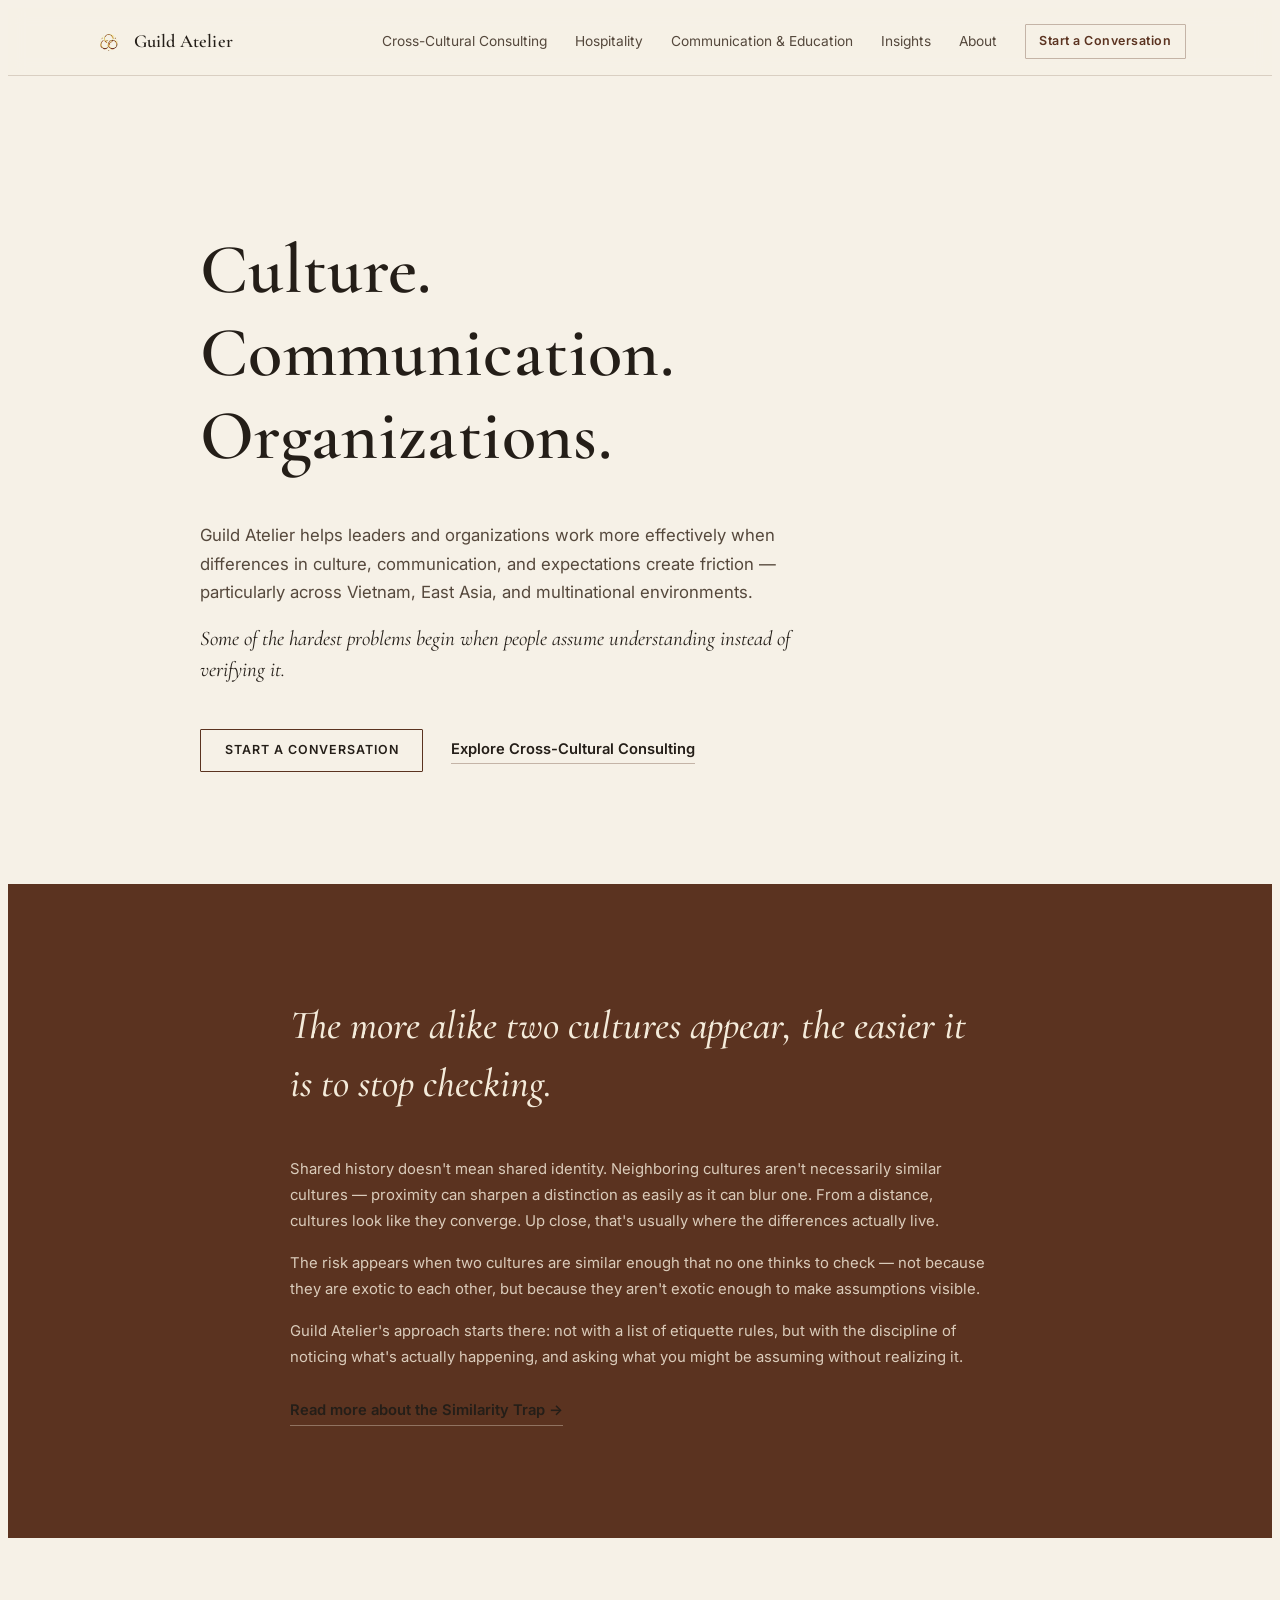
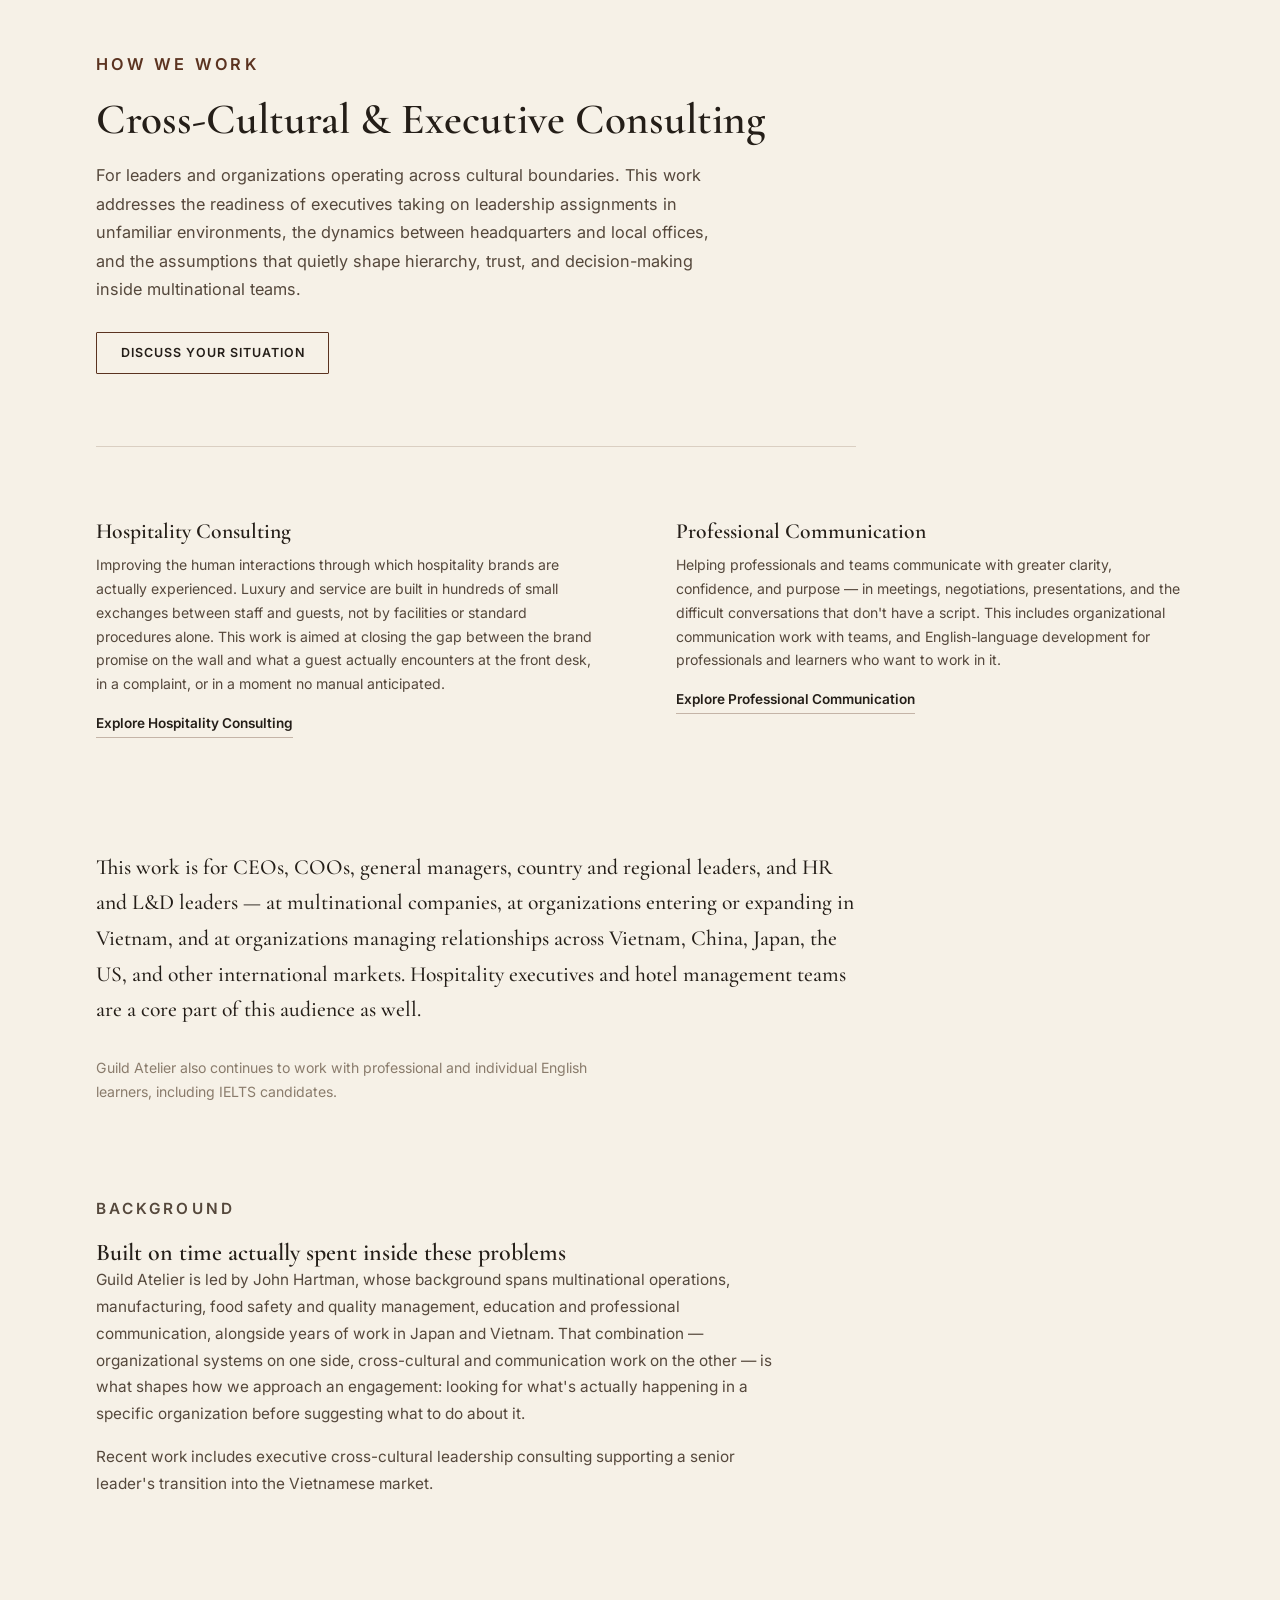
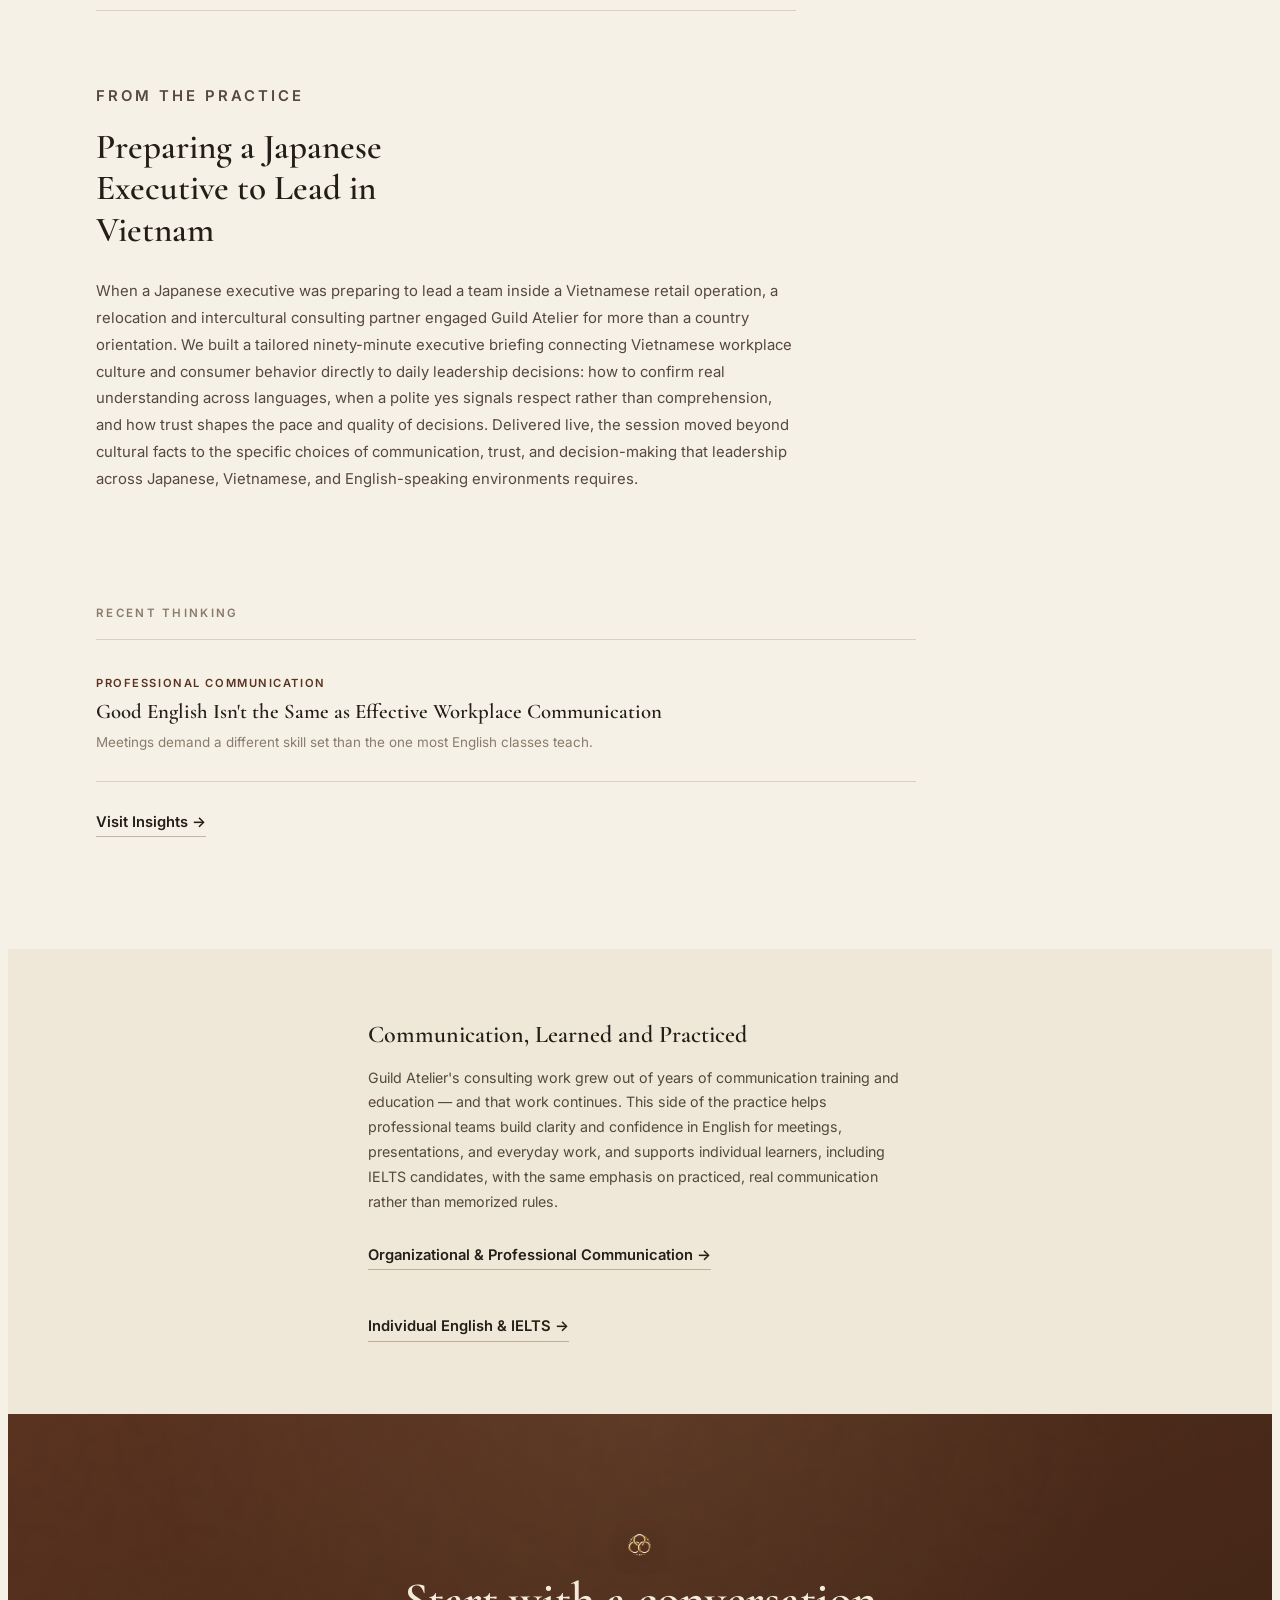
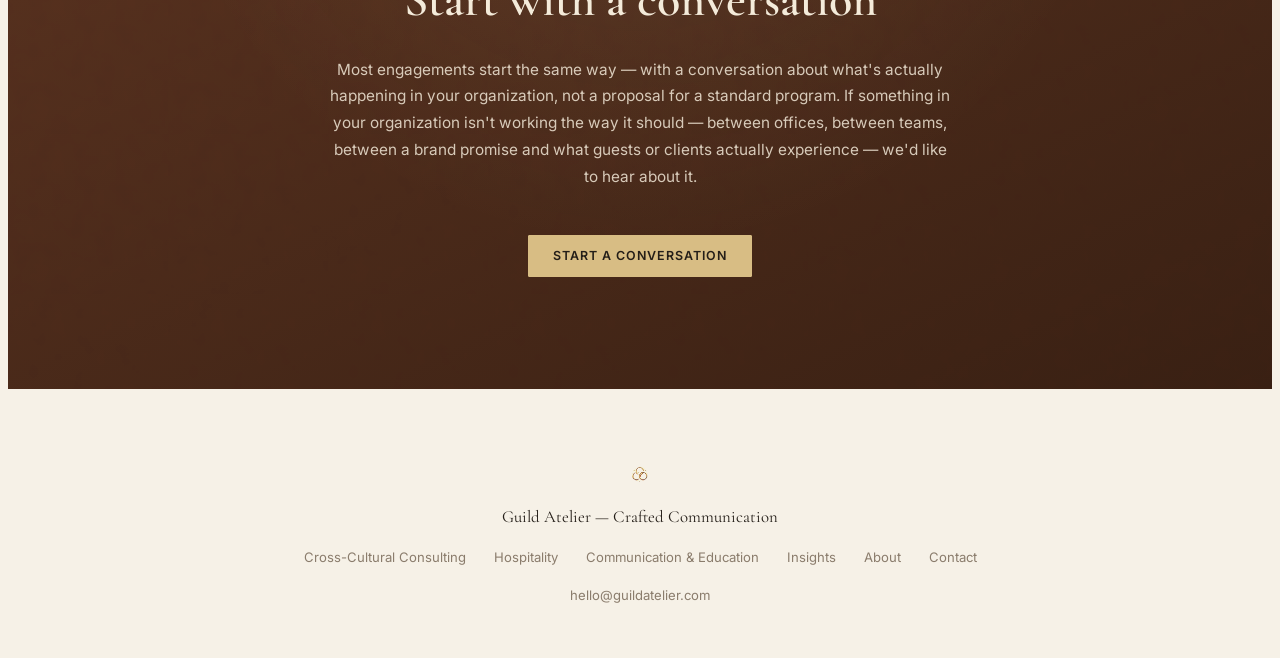
==== index.html @ f63b913c "Update link for Cross-Cultural Consulting" ====
<!DOCTYPE html>
<html lang="en">
<head>
<meta charset="UTF-8">
<meta name="viewport" content="width=device-width, initial-scale=1.0">
<title>Guild Atelier — Culture. Communication. Organizations.</title>
<meta name="description" content="Guild Atelier helps leaders and organizations work more effectively when differences in culture, communication, and expectations create friction — particularly across Vietnam, East Asia, and multinational environments.">

<link rel="preconnect" href="https://fonts.googleapis.com">
<link rel="preconnect" href="https://fonts.gstatic.com" crossorigin>
<link href="https://fonts.googleapis.com/css2?family=Cormorant+Garamond:ital,wght@0,400;0,500;0,600;1,500;1,600&family=Inter:wght@400;500;600&display=swap" rel="stylesheet">

<link rel="stylesheet" href="css/homepage.css">
</head>
<body class="ga-page">

<header class="ga-header">
  <div class="ga-header-inner">
    <a href="#top" class="ga-brand">
      <img src="images/guild-rings-mark.png" alt="Guild Atelier" class="ga-mark">
      <span class="ga-brand-name">Guild Atelier</span>
    </a>
    <nav class="ga-nav">
      <div class="ga-nav-links">
        <a href="#cross-cultural-executive-consulting/">Cross-Cultural Consulting</a>
        <a href="hospitality/">Hospitality</a>
        <a href="#communication">Communication &amp; Education</a>
        <a href="notes/">Insights</a>
        <a href="#background">About</a>
      </div>
      <a href="#contact" class="ga-nav-cta">Start a Conversation</a>
      <button id="lang-toggle" class="ga-lang-toggle" aria-label="Switch language">
        <span class="ga-lang-option ga-lang-en">EN</span>
        <span class="ga-lang-divider">/</span>
        <span class="ga-lang-option ga-lang-vi">VI</span>
      </button>
      <button type="button" class="ga-menu-toggle" id="ga-menu-toggle" aria-expanded="false" aria-controls="ga-mobile-nav" aria-label="Open menu">
        <span></span><span></span><span></span>
      </button>
    </nav>
  </div>
  <div id="ga-mobile-nav" class="ga-mobile-nav" hidden>
    <a href="#cross-cultural">Cross-Cultural Consulting</a>
    <a href="hospitality/">Hospitality</a>
    <a href="#communication">Communication &amp; Education</a>
    <a href="notes/">Insights</a>
    <a href="#background">About</a>
    <a href="#contact" class="ga-btn">Start a Conversation</a>
  </div>
</header>

<main>

  <!-- 1. HERO -->
  <section class="ga-hero" id="top">
    <div class="ga-hero-inner">
      <h1 class="ga-hero-title">Culture. Communication. Organizations.</h1>
      <div class="ga-hero-body">
        <p>Guild Atelier helps leaders and organizations work more effectively when differences in culture, communication, and expectations create friction — particularly across Vietnam, East Asia, and multinational environments.</p>
        <p class="ga-hero-thesis">Some of the hardest problems begin when people assume understanding instead of verifying it.</p>
      </div>
      <div class="ga-hero-ctas">
        <a href="#contact" class="ga-btn">Start a Conversation</a>
        <a href="#cross-cultural" class="ga-link">Explore Cross-Cultural Consulting</a>
      </div>
    </div>
  </section>

  <!-- 2. THE SIMILARITY TRAP -->
  <section class="ga-trap" id="similarity-trap">
    <div class="ga-trap-inner">
      <p class="ga-trap-quote">The more alike two cultures appear, the easier it is to stop checking.</p>
      <div class="ga-trap-body">
        <p>Shared history doesn't mean shared identity. Neighboring cultures aren't necessarily similar cultures — proximity can sharpen a distinction as easily as it can blur one. From a distance, cultures look like they converge. Up close, that's usually where the differences actually live.</p>
        <p>The risk appears when two cultures are similar enough that no one thinks to check — not because they are exotic to each other, but because they aren't exotic enough to make assumptions visible.</p>
        <p>Guild Atelier's approach starts there: not with a list of etiquette rules, but with the discipline of noticing what's actually happening, and asking what you might be assuming without realizing it.</p>
      </div>
      <a href="notes/" class="ga-link ga-link--on-umber ga-trap-link">Read more about the Similarity Trap →</a>
    </div>
  </section>

  <!-- 3. HOW WE WORK -->
  <section class="ga-work" id="how-we-work">
    <div class="ga-container">

      <div class="ga-work-flagship" id="cross-cultural">
        <p class="ga-eyebrow">How We Work</p>
        <h3>Cross-Cultural &amp; Executive Consulting</h3>
        <p>For leaders and organizations operating across cultural boundaries. This work addresses the readiness of executives taking on leadership assignments in unfamiliar environments, the dynamics between headquarters and local offices, and the assumptions that quietly shape hierarchy, trust, and decision-making inside multinational teams.</p>
        <a href="#contact" class="ga-btn">Discuss Your Situation</a>
      </div>

      <div class="ga-work-secondary">
        <div class="ga-work-item">
          <h4>Hospitality Consulting</h4>
          <p>Improving the human interactions through which hospitality brands are actually experienced. Luxury and service are built in hundreds of small exchanges between staff and guests, not by facilities or standard procedures alone. This work is aimed at closing the gap between the brand promise on the wall and what a guest actually encounters at the front desk, in a complaint, or in a moment no manual anticipated.</p>
          <a href="hospitality/" class="ga-link">Explore Hospitality Consulting</a>
        </div>
        <div class="ga-work-item">
          <h4>Professional Communication</h4>
          <p>Helping professionals and teams communicate with greater clarity, confidence, and purpose — in meetings, negotiations, presentations, and the difficult conversations that don't have a script. This includes organizational communication work with teams, and English-language development for professionals and learners who want to work in it.</p>
          <a href="professional/" class="ga-link">Explore Professional Communication</a>
        </div>
      </div>

    </div>
  </section>

  <!-- 4. WHO THIS IS FOR -->
  <section class="ga-audience" id="who-this-is-for">
    <div class="ga-container">
      <div class="ga-audience-inner">
        <p class="ga-audience-primary">This work is for CEOs, COOs, general managers, country and regional leaders, and HR and L&amp;D leaders — at multinational companies, at organizations entering or expanding in Vietnam, and at organizations managing relationships across Vietnam, China, Japan, the US, and other international markets. Hospitality executives and hotel management teams are a core part of this audience as well.</p>
        <p class="ga-audience-secondary">Guild Atelier also continues to work with professional and individual English learners, including IELTS candidates.</p>
      </div>
    </div>
  </section>

  <!-- 5. BACKGROUND -->
  <section class="ga-background" id="background">
    <div class="ga-container">
      <div class="ga-background-inner">
        <p class="ga-eyebrow">Background</p>
        <h2>Built on time actually spent inside these problems</h2>
        <p>Guild Atelier is led by John Hartman, whose background spans multinational operations, manufacturing, food safety and quality management, education and professional communication, alongside years of work in Japan and Vietnam. That combination — organizational systems on one side, cross-cultural and communication work on the other — is what shapes how we approach an engagement: looking for what's actually happening in a specific organization before suggesting what to do about it.</p>
        <p>Recent work includes executive cross-cultural leadership consulting supporting a senior leader's transition into the Vietnamese market.</p>
      </div>
    </div>
  </section>

  <!-- 6. FROM THE PRACTICE (Executive Case Study) -->
  <section class="ga-case" id="case-study">
    <div class="ga-container">
      <div class="ga-case-inner">
        <p class="ga-case-label">From the Practice</p>
        <h3>Preparing a Japanese Executive to Lead in Vietnam</h3>
        <p>When a Japanese executive was preparing to lead a team inside a Vietnamese retail operation, a relocation and intercultural consulting partner engaged Guild Atelier for more than a country orientation. We built a tailored ninety-minute executive briefing connecting Vietnamese workplace culture and consumer behavior directly to daily leadership decisions: how to confirm real understanding across languages, when a polite yes signals respect rather than comprehension, and how trust shapes the pace and quality of decisions. Delivered live, the session moved beyond cultural facts to the specific choices of communication, trust, and decision-making that leadership across Japanese, Vietnamese, and English-speaking environments requires.</p>
      </div>
    </div>
  </section>

  <!-- 7. RECENT THINKING -->
  <section class="ga-insights" id="insights">
    <div class="ga-container">
      <div class="ga-insights-inner">
        <p class="ga-eyebrow">Recent Thinking</p>
        <div class="ga-insights-list">
          <a href="notes/good-english-vs-effective-workplace-communication/" class="ga-insight-row">
            <span class="ga-insight-tag">Professional Communication</span>
            <h4>Good English Isn't the Same as Effective Workplace Communication</h4>
            <span class="ga-insight-desc">Meetings demand a different skill set than the one most English classes teach.</span>
          </a>
        </div>
        <a href="notes/" class="ga-link">Visit Insights →</a>
      </div>
    </div>
  </section>

  <!-- 8. COMMUNICATION, LEARNED AND PRACTICED -->
  <section class="ga-comm" id="communication">
    <div class="ga-container--narrow">
      <div class="ga-comm-inner">
        <h3>Communication, Learned and Practiced</h3>
        <p>Guild Atelier's consulting work grew out of years of communication training and education — and that work continues. This side of the practice helps professional teams build clarity and confidence in English for meetings, presentations, and everyday work, and supports individual learners, including IELTS candidates, with the same emphasis on practiced, real communication rather than memorized rules.</p>
        <div class="ga-comm-links">
          <a href="professional/" class="ga-link">Organizational &amp; Professional Communication →</a>
          <a href="ielts-coach/" class="ga-link">Individual English &amp; IELTS →</a>
        </div>
      </div>
    </div>
  </section>

  <!-- 9. CLOSING CTA -->
  <section class="ga-closing" id="contact">
    <div class="ga-closing-inner">
      <img src="images/guild-rings-mark.png" alt="" class="ga-mark" aria-hidden="true">
      <h2>Start with a conversation</h2>
      <p>Most engagements start the same way — with a conversation about what's actually happening in your organization, not a proposal for a standard program. If something in your organization isn't working the way it should — between offices, between teams, between a brand promise and what guests or clients actually experience — we'd like to hear about it.</p>
      <a href="mailto:hello@guildatelier.com" class="ga-btn ga-btn--solid">Start a Conversation</a>
    </div>
  </section>

</main>

<footer class="ga-footer">
  <img src="images/guild-rings-mark.png" alt="Guild Atelier" class="ga-mark">
  <p class="ga-footer-tagline">Guild Atelier — Crafted Communication</p>
  <nav class="ga-footer-nav">
    <a href="#cross-cultural">Cross-Cultural Consulting</a>
    <a href="hospitality/">Hospitality</a>
    <a href="#communication">Communication &amp; Education</a>
    <a href="notes/">Insights</a>
    <a href="#background">About</a>
    <a href="#contact">Contact</a>
  </nav>
  <p class="ga-footer-email"><a href="mailto:hello@guildatelier.com">hello@guildatelier.com</a></p>
</footer>

<script src="js/lang-toggle.js"></script>
<script>
// Homepage-only mobile nav toggle. Scoped here rather than in a shared
// file since it controls markup that exists only on this page.
(function () {
  var toggle = document.getElementById('ga-menu-toggle');
  var panel = document.getElementById('ga-mobile-nav');
  if (!toggle || !panel) return;

  function closeMenu() {
    panel.hidden = true;
    toggle.setAttribute('aria-expanded', 'false');
  }
  function openMenu() {
    panel.hidden = false;
    toggle.setAttribute('aria-expanded', 'true');
  }

  toggle.addEventListener('click', function () {
    var isOpen = toggle.getAttribute('aria-expanded') === 'true';
    if (isOpen) { closeMenu(); } else { openMenu(); }
  });

  panel.addEventListener('click', function (e) {
    if (e.target.tagName === 'A') closeMenu();
  });

  document.addEventListener('keydown', function (e) {
    if (e.key === 'Escape') closeMenu();
  });
})();
</script>
</body>
</html>
---- css/homepage.css ----
/* ============================================================
   GUILD ATELIER — HOMEPAGE (Refined Atelier)
   Self-contained stylesheet, scoped to index.html only.
   Deliberately does not touch /css/styles.css so that
   /hospitality, /professional, /notes and /ielts-coach keep
   their current appearance unchanged.
   ============================================================ */

:root {
  /* ---- Color: warm ivory system, brown as rare accent ---- */
  --ivory:        #F6F1E7;   /* dominant background */
  --ivory-deep:   #EFE7D7;   /* slightly deeper neutral, used once (Communication & Education) */
  --ink:          #241E18;   /* primary text — warm near-black, never pure black */
  --ink-soft:     #55483C;   /* secondary / supporting text on ivory */
  --ink-faint:    #8A7C6C;   /* tertiary text — captions, meta */

  --umber:        #5B3320;   /* the two "heartbeat" fields: Similarity Trap base */
  --umber-deep:   #3A2013;   /* Closing CTA base — deeper, leather-adjacent */
  --umber-line:   rgba(91, 51, 32, 0.18);   /* hairline rules/borders on ivory */
  --umber-line-strong: rgba(91, 51, 32, 0.32);

  --gold:         #A47C2E;  /* restrained gold — linework only */
  --gold-soft:    rgba(164, 124, 46, 0.4);
  --gold-on-umber: #D8BD84; /* muted gold, legible on brown fields */

  --cream:        #F4EBDA;  /* text on umber fields */
  --cream-soft:   rgba(244, 235, 218, 0.83);

  --leather-shadow: rgba(0, 0, 0, 0.35);

  /* ---- Type ---- */
  --font-serif: 'Cormorant Garamond', Georgia, 'Times New Roman', serif;
  --font-sans:  'Inter', -apple-system, BlinkMacSystemFont, 'Segoe UI', sans-serif;

  /* ---- Space ---- */
  --sp-1: 0.5rem;
  --sp-2: 1rem;
  --sp-3: 1.75rem;
  --sp-4: 2.75rem;
  --sp-5: 4.5rem;
  --sp-6: 7rem;
  --sp-7: 9.5rem;

  /* ---- Layout ---- */
  --w-wide:   1180px;
  --w-essay:  700px;
  --w-narrow: 600px;

  --radius: 1px;
}

/* ============================================================
   Reset & base
   ============================================================ */
.ga-page * { margin: 0; padding: 0; box-sizing: border-box; }

.ga-page {
  background: var(--ivory);
  color: var(--ink);
  font-family: var(--font-sans);
  font-size: 16px;
  line-height: 1.65;
  -webkit-font-smoothing: antialiased;
}

.ga-page img { max-width: 100%; display: block; }
.ga-page a { color: inherit; text-decoration: none; }

.ga-page h1, .ga-page h2, .ga-page h3, .ga-page h4 {
  font-family: var(--font-serif);
  color: var(--ink);
  font-weight: 600;
  line-height: 1.18;
}

.ga-page a:focus-visible,
.ga-page button:focus-visible {
  outline: 2px solid var(--gold);
  outline-offset: 3px;
}

@media (prefers-reduced-motion: reduce) {
  .ga-page * { animation-duration: 0.01ms !important; transition-duration: 0.01ms !important; }
}

/* ============================================================
   Shared bits
   ============================================================ */
.ga-container {
  max-width: var(--w-wide);
  margin: 0 auto;
  padding: 0 var(--sp-4);
}
.ga-container--essay {
  max-width: var(--w-essay);
  margin: 0 auto;
  padding: 0 var(--sp-3);
}
.ga-container--narrow {
  max-width: var(--w-narrow);
  margin: 0 auto;
  padding: 0 var(--sp-3);
}

.ga-eyebrow {
  font-family: var(--font-sans);
  font-size: 0.72rem;
  letter-spacing: 0.2em;
  text-transform: uppercase;
  color: var(--ink-faint);
  font-weight: 600;
  margin-bottom: var(--sp-2);
}

.ga-hairline {
  border: none;
  border-top: 1px solid var(--umber-line);
  width: 100%;
}

/* text-first link, used for quiet "read more" style links throughout */
.ga-link {
  display: inline-block;
  font-family: var(--font-sans);
  font-size: 0.92rem;
  font-weight: 600;
  color: var(--umber);
  border-bottom: 1px solid var(--umber-line-strong);
  padding-bottom: 0.15em;
  transition: color 0.2s ease, border-color 0.2s ease;
}
.ga-link:hover { color: var(--gold); border-color: var(--gold); }

.ga-link--on-umber {
  color: var(--cream);
  border-bottom-color: rgba(244, 235, 218, 0.35);
}
.ga-link--on-umber:hover { color: var(--gold-on-umber); border-color: var(--gold-on-umber); }

/* bordered CTA — used everywhere except the closing section */
.ga-btn {
  display: inline-block;
  padding: 0.8em 1.9em;
  border: 1px solid var(--umber);
  color: var(--umber);
  font-family: var(--font-sans);
  font-size: 0.78rem;
  font-weight: 600;
  letter-spacing: 0.08em;
  text-transform: uppercase;
  border-radius: var(--radius);
  transition: background 0.25s ease, color 0.25s ease, border-color 0.25s ease;
}
.ga-btn:hover {
  background: var(--umber);
  color: var(--ivory);
}

/* the ONE solid/filled button on the whole page — Closing CTA only */
.ga-btn--solid {
  background: var(--gold-on-umber);
  border: 1px solid var(--gold-on-umber);
  color: var(--umber-deep);
}
.ga-btn--solid:hover {
  background: var(--cream);
  border-color: var(--cream);
  color: var(--umber-deep);
}

.ga-section-head {
  max-width: var(--w-narrow);
  margin-bottom: var(--sp-4);
}

/* rings mark, used sparingly: header, hero, closing CTA, footer */
.ga-mark {
  display: block;
  width: auto;
}

/* ============================================================
   Header
   ============================================================ */
.ga-header {
  position: sticky;
  top: 0;
  z-index: 20;
  background: rgba(246, 241, 231, 0.92);
  backdrop-filter: blur(8px);
  border-bottom: 1px solid var(--umber-line);
}

.ga-header-inner {
  max-width: var(--w-wide);
  margin: 0 auto;
  padding: 1rem var(--sp-4);
  display: flex;
  align-items: center;
  justify-content: space-between;
  gap: var(--sp-3);
}

.ga-brand {
  display: flex;
  align-items: center;
  gap: 0.6rem;
  flex: 0 0 auto;
}
.ga-brand .ga-mark { width: 30px; height: 30px; }
.ga-brand-name {
  font-family: var(--font-serif);
  font-size: 1.15rem;
  font-weight: 600;
  color: var(--ink);
  letter-spacing: 0.01em;
}

.ga-nav {
  display: flex;
  align-items: center;
  gap: var(--sp-3);
  font-size: 0.86rem;
}
.ga-nav a:not(.ga-nav-cta) {
  color: var(--ink-soft);
  transition: color 0.2s ease;
}
.ga-nav a:not(.ga-nav-cta):hover { color: var(--umber); }

.ga-nav-cta {
  border: 1px solid var(--umber-line-strong);
  padding: 0.5em 1.1em;
  border-radius: var(--radius);
  color: var(--umber) !important;
  font-size: 0.78rem;
  font-weight: 600;
  letter-spacing: 0.04em;
  white-space: nowrap;
  transition: background 0.2s ease, color 0.2s ease, border-color 0.2s ease;
}
.ga-nav-cta:hover {
  background: var(--umber);
  border-color: var(--umber);
  color: var(--ivory) !important;
}

/* The homepage's new copy has no approved Vietnamese translations yet,
   so the toggle is hidden here to avoid promising functionality the
   page can't deliver. The underlying toggle system (js/lang-toggle.js)
   is untouched and still runs on every other page. */
.ga-lang-toggle {
  display: none;
  align-items: center;
  gap: 0.4em;
  background: none;
  border: 1px solid var(--umber-line);
  border-radius: var(--radius);
  padding: 0.42em 0.75em;
  font-family: var(--font-sans);
  font-size: 0.72rem;
  letter-spacing: 0.05em;
  cursor: pointer;
  color: var(--ink-faint);
  flex: 0 0 auto;
}
.ga-lang-toggle:hover { border-color: var(--umber-line-strong); }
.ga-lang-divider { color: var(--ink-faint); opacity: 0.6; }
html[data-current-lang="en"] .ga-lang-en { color: var(--umber); }
html[data-current-lang="vi"] .ga-lang-vi { color: var(--umber); }

/* nav is restructured on smaller screens; see responsive block */
.ga-nav-links { display: flex; align-items: center; gap: var(--sp-3); }

/* Hamburger toggle — hidden on desktop, shown only at the mobile breakpoint */
.ga-menu-toggle {
  display: none;
  flex-direction: column;
  justify-content: center;
  align-items: center;
  gap: 5px;
  width: 34px;
  height: 34px;
  flex: 0 0 auto;
  background: none;
  border: 1px solid var(--umber-line-strong);
  border-radius: var(--radius);
  cursor: pointer;
}
.ga-menu-toggle span {
  display: block;
  width: 15px;
  height: 1px;
  background: var(--ink);
  transition: transform 0.2s ease, opacity 0.2s ease;
}
.ga-menu-toggle[aria-expanded="true"] span:nth-child(1) { transform: translateY(6px) rotate(45deg); }
.ga-menu-toggle[aria-expanded="true"] span:nth-child(2) { opacity: 0; }
.ga-menu-toggle[aria-expanded="true"] span:nth-child(3) { transform: translateY(-6px) rotate(-45deg); }

/* Mobile nav panel — plain vertical list, native [hidden] for accessibility */
.ga-mobile-nav {
  display: none;
}
.ga-mobile-nav:not([hidden]) {
  display: flex;
  flex-direction: column;
  background: var(--ivory);
  border-top: 1px solid var(--umber-line);
  padding: var(--sp-1) var(--sp-3) var(--sp-3);
}
.ga-mobile-nav a:not(.ga-btn) {
  padding: 0.85rem 0.1rem;
  font-size: 1rem;
  color: var(--ink-soft);
  border-bottom: 1px solid var(--umber-line);
}
.ga-mobile-nav a:not(.ga-btn):hover { color: var(--umber); }
.ga-mobile-nav .ga-btn {
  margin-top: var(--sp-2);
  text-align: center;
}

/* ============================================================
   1. Hero — typography only
   ============================================================ */
.ga-hero {
  padding: var(--sp-7) var(--sp-4) var(--sp-6);
}

.ga-hero-inner {
  max-width: 880px;
  margin: 0 auto;
}

.ga-hero-title {
  font-size: clamp(2.6rem, 6vw, 4.4rem);
  letter-spacing: 0.005em;
  max-width: 15ch;
}

.ga-hero-body {
  margin-top: var(--sp-4);
  max-width: 620px;
}

.ga-hero-body p {
  font-size: 1.05rem;
  color: var(--ink-soft);
  line-height: 1.7;
}
.ga-hero-body p + p {
  margin-top: var(--sp-2);
}

/* the second hero line carries more weight — it's the actual thesis */
.ga-hero-thesis {
  font-family: var(--font-serif);
  font-size: 1.3rem !important;
  font-style: italic;
  color: var(--ink) !important;
  line-height: 1.5 !important;
}

.ga-hero-ctas {
  display: flex;
  align-items: center;
  gap: var(--sp-3);
  margin-top: var(--sp-4);
  flex-wrap: wrap;
}

/* ============================================================
   2. The Similarity Trap — heartbeat #1
   ============================================================ */
.ga-trap {
  background: var(--umber);
  padding: var(--sp-6) var(--sp-4);
}

.ga-trap-inner {
  max-width: var(--w-essay);
  margin: 0 auto;
}

.ga-trap-quote {
  font-family: var(--font-serif);
  font-size: clamp(1.7rem, 3.4vw, 2.5rem);
  font-weight: 500;
  font-style: italic;
  color: var(--cream);
  line-height: 1.45;
}

.ga-trap-body {
  margin-top: var(--sp-4);
}
.ga-trap-body p {
  font-size: 0.93rem;
  color: var(--cream-soft);
  line-height: 1.75;
}
.ga-trap-body p + p { margin-top: var(--sp-2); }

.ga-trap-link {
  display: inline-block;
  margin-top: var(--sp-3);
}

/* ============================================================
   3. How We Work — flagship + two secondary
   ============================================================ */
.ga-work {
  padding: var(--sp-6) var(--sp-4);
}

.ga-work-flagship {
  max-width: 760px;
  padding-bottom: var(--sp-5);
  margin-bottom: var(--sp-5);
  border-bottom: 1px solid var(--umber-line);
}

.ga-work-flagship .ga-eyebrow { color: var(--umber); }

.ga-work-flagship h3 {
  font-size: clamp(2rem, 4vw, 2.7rem);
  margin-bottom: var(--sp-2);
}

.ga-work-flagship p {
  font-size: 1.02rem;
  color: var(--ink-soft);
  max-width: 62ch;
  line-height: 1.75;
}

.ga-work-flagship .ga-btn {
  margin-top: var(--sp-3);
}

.ga-work-secondary {
  display: grid;
  grid-template-columns: repeat(2, 1fr);
  gap: var(--sp-5);
  max-width: var(--w-wide);
}

.ga-work-item h4 {
  font-size: 1.35rem;
  margin-bottom: var(--sp-1);
  color: var(--ink);
}

.ga-work-item p {
  font-size: 0.88rem;
  color: var(--ink-soft);
  line-height: 1.7;
}

.ga-work-item .ga-link {
  margin-top: var(--sp-2);
  font-size: 0.85rem;
}

/* ============================================================
   4. Who This Is For
   ============================================================ */
.ga-audience {
  padding: 0 var(--sp-4) 5.75rem; /* tightened from var(--sp-6)/7rem — see note above */
}

.ga-audience-inner {
  max-width: 760px;
}

.ga-audience-primary {
  font-family: var(--font-serif);
  font-size: 1.35rem;
  color: var(--ink);
  line-height: 1.65;
  font-weight: 500;
}

.ga-audience-secondary {
  margin-top: var(--sp-3);
  font-size: 0.88rem;
  color: var(--ink-faint);
  max-width: 56ch;
  line-height: 1.7;
}

/* ============================================================
   5. Background
   ============================================================ */
.ga-background {
  padding: 0 var(--sp-4) var(--sp-6);
}

.ga-background-inner {
  max-width: 700px;
}

.ga-background p {
  font-size: 0.96rem;
  color: var(--ink-soft);
  line-height: 1.75;
}
.ga-background p + p { margin-top: var(--sp-2); }

/* ============================================================
   6. From the Practice — case note
   ============================================================ */
.ga-case {
  padding: 0 var(--sp-4) var(--sp-6);
}

.ga-case-inner {
  max-width: var(--w-essay);
  padding-top: var(--sp-5);
  border-top: 1px solid var(--umber-line);
}

.ga-case-label {
  font-family: var(--font-sans);
  font-size: 0.72rem;
  letter-spacing: 0.2em;
  text-transform: uppercase;
  color: var(--umber);
  font-weight: 600;
  margin-bottom: var(--sp-2);
}

.ga-case h3 {
  font-size: clamp(1.7rem, 3vw, 2.2rem);
  max-width: 22ch;
  margin-bottom: var(--sp-3);
}

.ga-case p {
  font-size: 0.93rem;
  color: var(--ink-soft);
  line-height: 1.8;
}

/* ============================================================
   7. Recent Thinking — editorial index, no thumbnails
   ============================================================ */
.ga-insights {
  padding: 0 var(--sp-4) var(--sp-6);
}

.ga-insights-inner {
  max-width: 820px;
}

.ga-insights-list {
  border-top: 1px solid var(--umber-line);
}

.ga-insight-row {
  display: block;
  padding: var(--sp-3) 0;
  border-bottom: 1px solid var(--umber-line);
  transition: padding-left 0.2s ease;
}
.ga-insight-row:hover { padding-left: 0.4rem; }

.ga-insight-tag {
  font-size: 0.7rem;
  letter-spacing: 0.14em;
  text-transform: uppercase;
  color: var(--umber);
  font-weight: 600;
}

.ga-insight-row h4 {
  font-size: 1.3rem;
  margin-top: 0.35rem;
  color: var(--ink);
}

.ga-insight-desc {
  display: block;
  margin-top: 0.35rem;
  font-size: 0.84rem;
  color: var(--ink-faint);
}

.ga-insights .ga-link { margin-top: var(--sp-3); }

/* ============================================================
   8. Communication, Learned and Practiced
   ============================================================ */
.ga-comm {
  background: var(--ivory-deep);
  padding: var(--sp-5) var(--sp-4);
}

.ga-comm-inner {
  max-width: 700px;
}

.ga-comm h3 {
  font-size: 1.5rem;
  margin-bottom: var(--sp-2);
}

.ga-comm p {
  font-size: 0.89rem;
  color: var(--ink-soft);
  line-height: 1.75;
  max-width: 60ch;
}

.ga-comm-links {
  display: flex;
  gap: var(--sp-4);
  margin-top: var(--sp-3);
  flex-wrap: wrap;
}

/* ============================================================
   9. Closing CTA — heartbeat #2, the leather moment
   ============================================================ */
.ga-closing {
  position: relative;
  padding: var(--sp-6) var(--sp-4);
  text-align: center;
  background:
    radial-gradient(ellipse at 50% -10%, rgba(216, 189, 132, 0.10), transparent 55%),
    linear-gradient(155deg, var(--umber) 0%, var(--umber-deep) 100%);
  overflow: hidden;
}

/* subtle restrained leather-grain suggestion — low-contrast, not a loud texture */
.ga-closing::before {
  content: '';
  position: absolute;
  inset: 0;
  opacity: 0.5;
  mix-blend-mode: overlay;
  background-image: url("data:image/svg+xml,%3Csvg xmlns='http://www.w3.org/2000/svg' width='160' height='160'%3E%3Cfilter id='n'%3E%3CfeTurbulence type='fractalNoise' baseFrequency='0.045' numOctaves='4' stitchTiles='stitch' result='t'/%3E%3CfeColorMatrix in='t' type='matrix' values='0 0 0 0 0  0 0 0 0 0  0 0 0 0 0  0 0 0 0.06 0'/%3E%3C/filter%3E%3Crect width='100%25' height='100%25' filter='url(%23n)'/%3E%3C/svg%3E");
  pointer-events: none;
}

.ga-closing-inner {
  position: relative;
  z-index: 1;
  max-width: 620px;
  margin: 0 auto;
}

.ga-closing .ga-mark {
  width: 38px;
  height: 38px;
  margin: 0 auto 0.5rem; /* tightened from var(--sp-3)/28px — 20px less */
  filter: drop-shadow(0 2px 10px rgba(0,0,0,0.3));
}

.ga-closing h2 {
  font-size: clamp(2.1rem, 4vw, 3rem);
  color: var(--cream);
}

.ga-closing p {
  margin-top: var(--sp-3);
  font-size: 0.96rem;
  color: var(--cream-soft);
  line-height: 1.75;
}

.ga-closing .ga-btn--solid {
  margin-top: var(--sp-4);
}

/* ============================================================
   Footer
   ============================================================ */
.ga-footer {
  padding: var(--sp-5) var(--sp-4) var(--sp-4);
  text-align: center;
}

.ga-footer .ga-mark {
  width: 26px;
  height: 26px;
  margin: 0 auto var(--sp-2);
  opacity: 0.85;
}

.ga-footer-tagline {
  font-family: var(--font-serif);
  font-size: 1.05rem;
  color: var(--ink);
  margin-bottom: var(--sp-2);
}

.ga-footer-nav {
  display: flex;
  justify-content: center;
  flex-wrap: wrap;
  gap: var(--sp-1) var(--sp-3);
  font-size: 0.82rem;
  color: var(--ink-faint);
  margin-bottom: var(--sp-2);
}
.ga-footer-nav a:hover { color: var(--umber); }

.ga-footer-email {
  font-size: 0.82rem;
  color: var(--ink-faint);
}
.ga-footer-email a:hover { color: var(--umber); }

/* ============================================================
   Responsive
   ============================================================ */
@media (max-width: 980px) {
  .ga-work-secondary { grid-template-columns: 1fr; gap: var(--sp-4); }
}

@media (max-width: 860px) {
  .ga-nav-links { display: none; }
  .ga-nav-cta { display: none; }
  .ga-menu-toggle { display: flex; }
  .ga-header-inner { padding: 0.9rem var(--sp-3); }

  .ga-hero { padding: var(--sp-6) var(--sp-3) var(--sp-5); }
  .ga-hero-title { max-width: 100%; }
  .ga-hero-ctas { flex-direction: column; align-items: flex-start; gap: var(--sp-2); }

  .ga-trap { padding: var(--sp-5) var(--sp-3); }
  .ga-work { padding: var(--sp-5) var(--sp-3); }
  .ga-audience { padding: 0 var(--sp-3) var(--sp-5); }
  .ga-background { padding: 0 var(--sp-3) var(--sp-5); }
  .ga-case { padding: 0 var(--sp-3) var(--sp-5); }
  .ga-insights { padding: 0 var(--sp-3) var(--sp-5); }
  .ga-comm { padding: var(--sp-4) var(--sp-3); }
  .ga-closing { padding: var(--sp-5) var(--sp-3); }
  .ga-footer { padding: var(--sp-4) var(--sp-3) var(--sp-3); }

  .ga-work-flagship { margin-bottom: var(--sp-4); padding-bottom: var(--sp-4); }
}

@media (max-width: 480px) {
  .ga-brand-name { display: none; }
  .ga-comm-links { flex-direction: column; gap: var(--sp-2); }
}
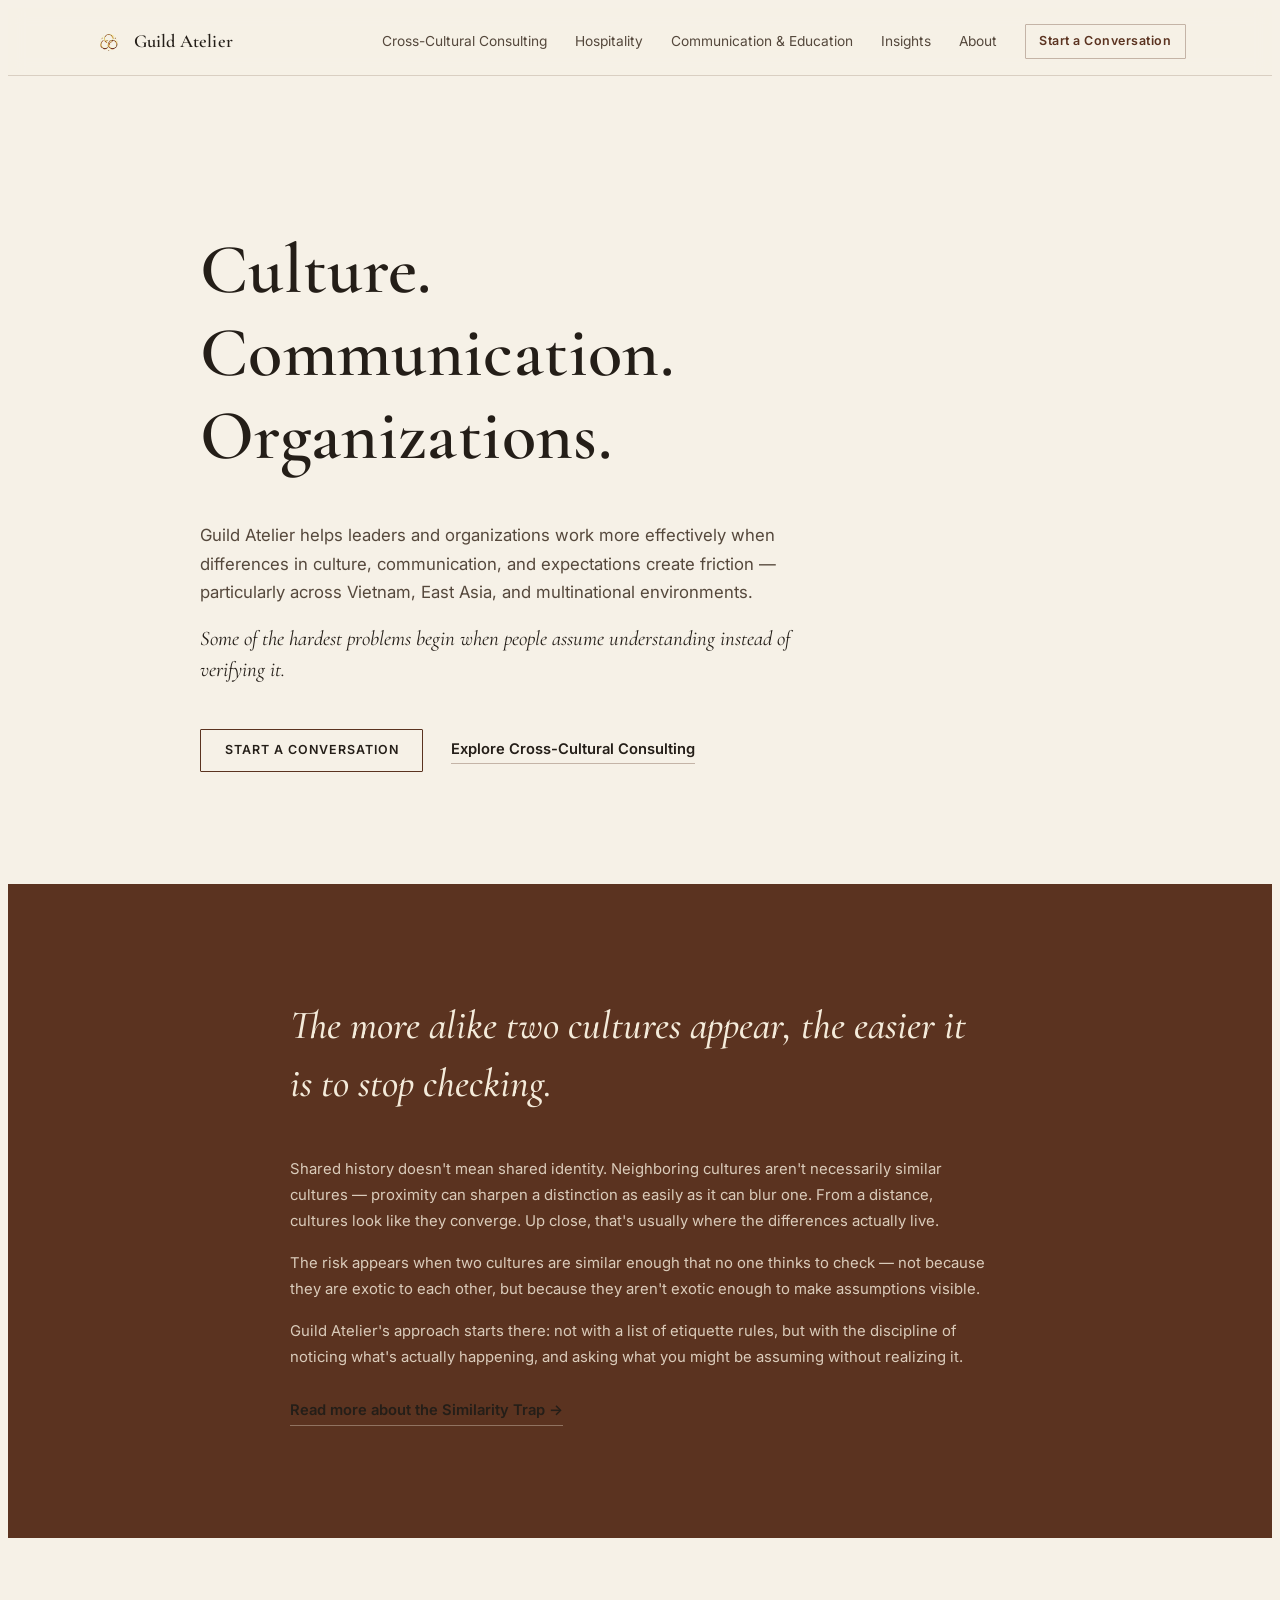
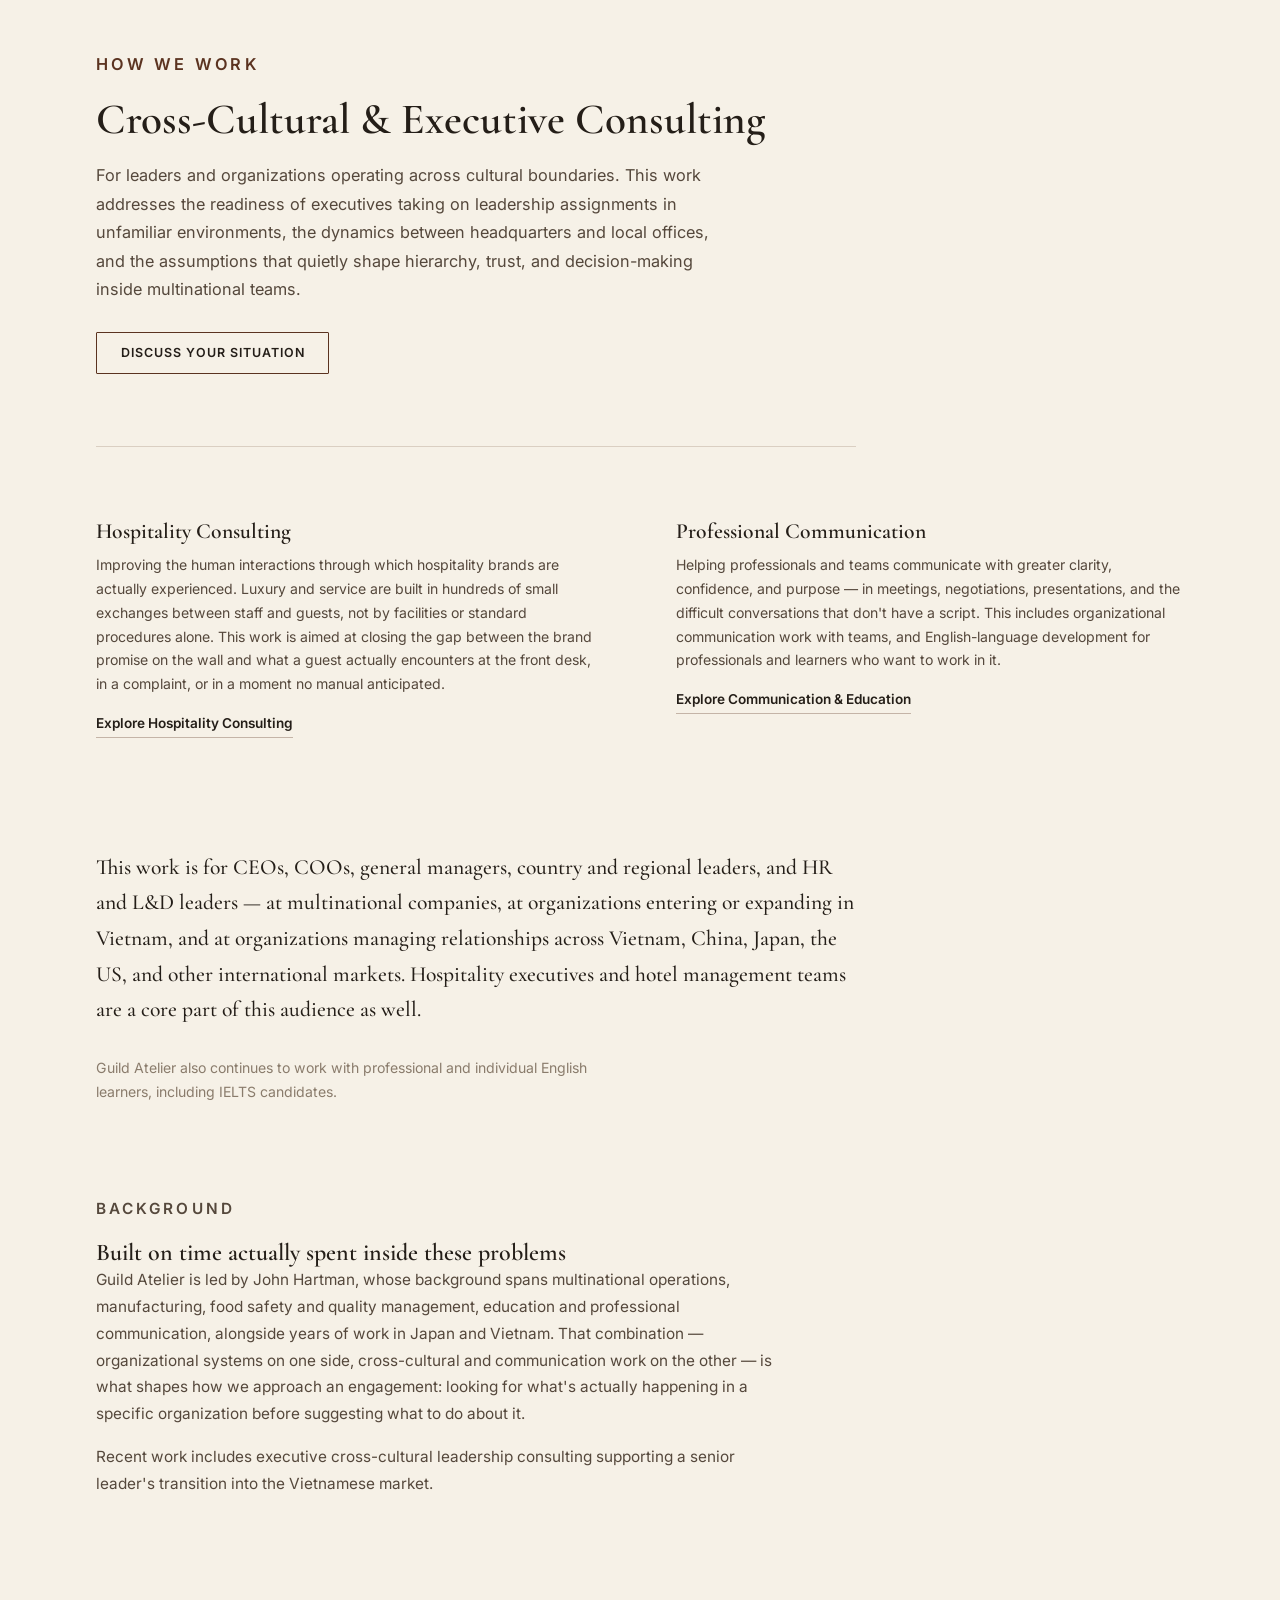
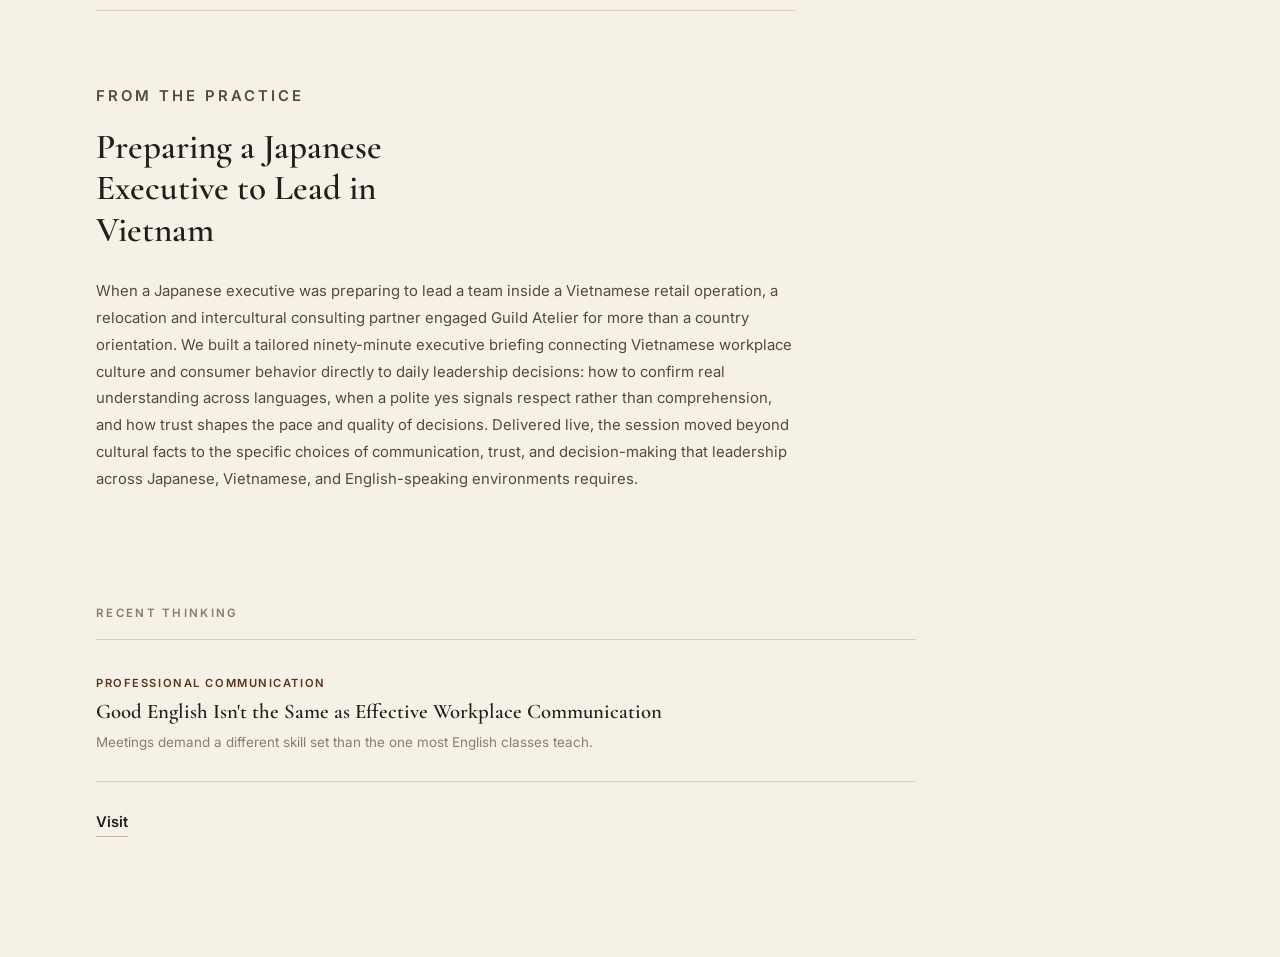
==== commit 8c6ca181: "Update navigation links for Communication & Education" ====
--- a/index.html
+++ b/index.html
@@ -22,9 +22,9 @@
     </a>
     <nav class="ga-nav">
       <div class="ga-nav-links">
-        <a href="#cross-cultural-executive-consulting/">Cross-Cultural Consulting</a>
+        <a href="cross-cultural-executive-consulting/">Cross-Cultural Consulting</a>
         <a href="hospitality/">Hospitality</a>
-        <a href="#communication">Communication &amp; Education</a>
+        <a href="communication-education/">Communication &amp; Education</a>
         <a href="notes/">Insights</a>
         <a href="#background">About</a>
       </div>
@@ -40,9 +40,9 @@
     </nav>
   </div>
   <div id="ga-mobile-nav" class="ga-mobile-nav" hidden>
-    <a href="#cross-cultural">Cross-Cultural Consulting</a>
+    <a href="cross-cultural-executive-consulting/">Cross-Cultural Consulting</a>
     <a href="hospitality/">Hospitality</a>
-    <a href="#communication">Communication &amp; Education</a>
+    <a href="communication-education/">Communication &amp; Education</a>
     <a href="notes/">Insights</a>
     <a href="#background">About</a>
     <a href="#contact" class="ga-btn">Start a Conversation</a>
@@ -61,7 +61,7 @@
       </div>
       <div class="ga-hero-ctas">
         <a href="#contact" class="ga-btn">Start a Conversation</a>
-        <a href="#cross-cultural" class="ga-link">Explore Cross-Cultural Consulting</a>
+        <a href="cross-cultural-executive-consulting/" class="ga-link">Explore Cross-Cultural Consulting</a>
       </div>
     </div>
   </section>
@@ -99,7 +99,7 @@
         <div class="ga-work-item">
           <h4>Professional Communication</h4>
           <p>Helping professionals and teams communicate with greater clarity, confidence, and purpose — in meetings, negotiations, presentations, and the difficult conversations that don't have a script. This includes organizational communication work with teams, and English-language development for professionals and learners who want to work in it.</p>
-          <a href="professional/" class="ga-link">Explore Professional Communication</a>
+          <a href="communication-education/" class="ga-link">Explore Communication &amp; Education</a>
         </div>
       </div>
 
@@ -151,82 +151,4 @@
             <span class="ga-insight-desc">Meetings demand a different skill set than the one most English classes teach.</span>
           </a>
         </div>
-        <a href="notes/" class="ga-link">Visit Insights →</a>
-      </div>
-    </div>
-  </section>
-
-  <!-- 8. COMMUNICATION, LEARNED AND PRACTICED -->
-  <section class="ga-comm" id="communication">
-    <div class="ga-container--narrow">
-      <div class="ga-comm-inner">
-        <h3>Communication, Learned and Practiced</h3>
-        <p>Guild Atelier's consulting work grew out of years of communication training and education — and that work continues. This side of the practice helps professional teams build clarity and confidence in English for meetings, presentations, and everyday work, and supports individual learners, including IELTS candidates, with the same emphasis on practiced, real communication rather than memorized rules.</p>
-        <div class="ga-comm-links">
-          <a href="professional/" class="ga-link">Organizational &amp; Professional Communication →</a>
-          <a href="ielts-coach/" class="ga-link">Individual English &amp; IELTS →</a>
-        </div>
-      </div>
-    </div>
-  </section>
-
-  <!-- 9. CLOSING CTA -->
-  <section class="ga-closing" id="contact">
-    <div class="ga-closing-inner">
-      <img src="images/guild-rings-mark.png" alt="" class="ga-mark" aria-hidden="true">
-      <h2>Start with a conversation</h2>
-      <p>Most engagements start the same way — with a conversation about what's actually happening in your organization, not a proposal for a standard program. If something in your organization isn't working the way it should — between offices, between teams, between a brand promise and what guests or clients actually experience — we'd like to hear about it.</p>
-      <a href="mailto:hello@guildatelier.com" class="ga-btn ga-btn--solid">Start a Conversation</a>
-    </div>
-  </section>
-
-</main>
-
-<footer class="ga-footer">
-  <img src="images/guild-rings-mark.png" alt="Guild Atelier" class="ga-mark">
-  <p class="ga-footer-tagline">Guild Atelier — Crafted Communication</p>
-  <nav class="ga-footer-nav">
-    <a href="#cross-cultural">Cross-Cultural Consulting</a>
-    <a href="hospitality/">Hospitality</a>
-    <a href="#communication">Communication &amp; Education</a>
-    <a href="notes/">Insights</a>
-    <a href="#background">About</a>
-    <a href="#contact">Contact</a>
-  </nav>
-  <p class="ga-footer-email"><a href="mailto:hello@guildatelier.com">hello@guildatelier.com</a></p>
-</footer>
-
-<script src="js/lang-toggle.js"></script>
-<script>
-// Homepage-only mobile nav toggle. Scoped here rather than in a shared
-// file since it controls markup that exists only on this page.
-(function () {
-  var toggle = document.getElementById('ga-menu-toggle');
-  var panel = document.getElementById('ga-mobile-nav');
-  if (!toggle || !panel) return;
-
-  function closeMenu() {
-    panel.hidden = true;
-    toggle.setAttribute('aria-expanded', 'false');
-  }
-  function openMenu() {
-    panel.hidden = false;
-    toggle.setAttribute('aria-expanded', 'true');
-  }
-
-  toggle.addEventListener('click', function () {
-    var isOpen = toggle.getAttribute('aria-expanded') === 'true';
-    if (isOpen) { closeMenu(); } else { openMenu(); }
-  });
-
-  panel.addEventListener('click', function (e) {
-    if (e.target.tagName === 'A') closeMenu();
-  });
-
-  document.addEventListener('keydown', function (e) {
-    if (e.key === 'Escape') closeMenu();
-  });
-})();
-</script>
-</body>
-</html>
+        <a href="notes/" class="ga-link">Visit
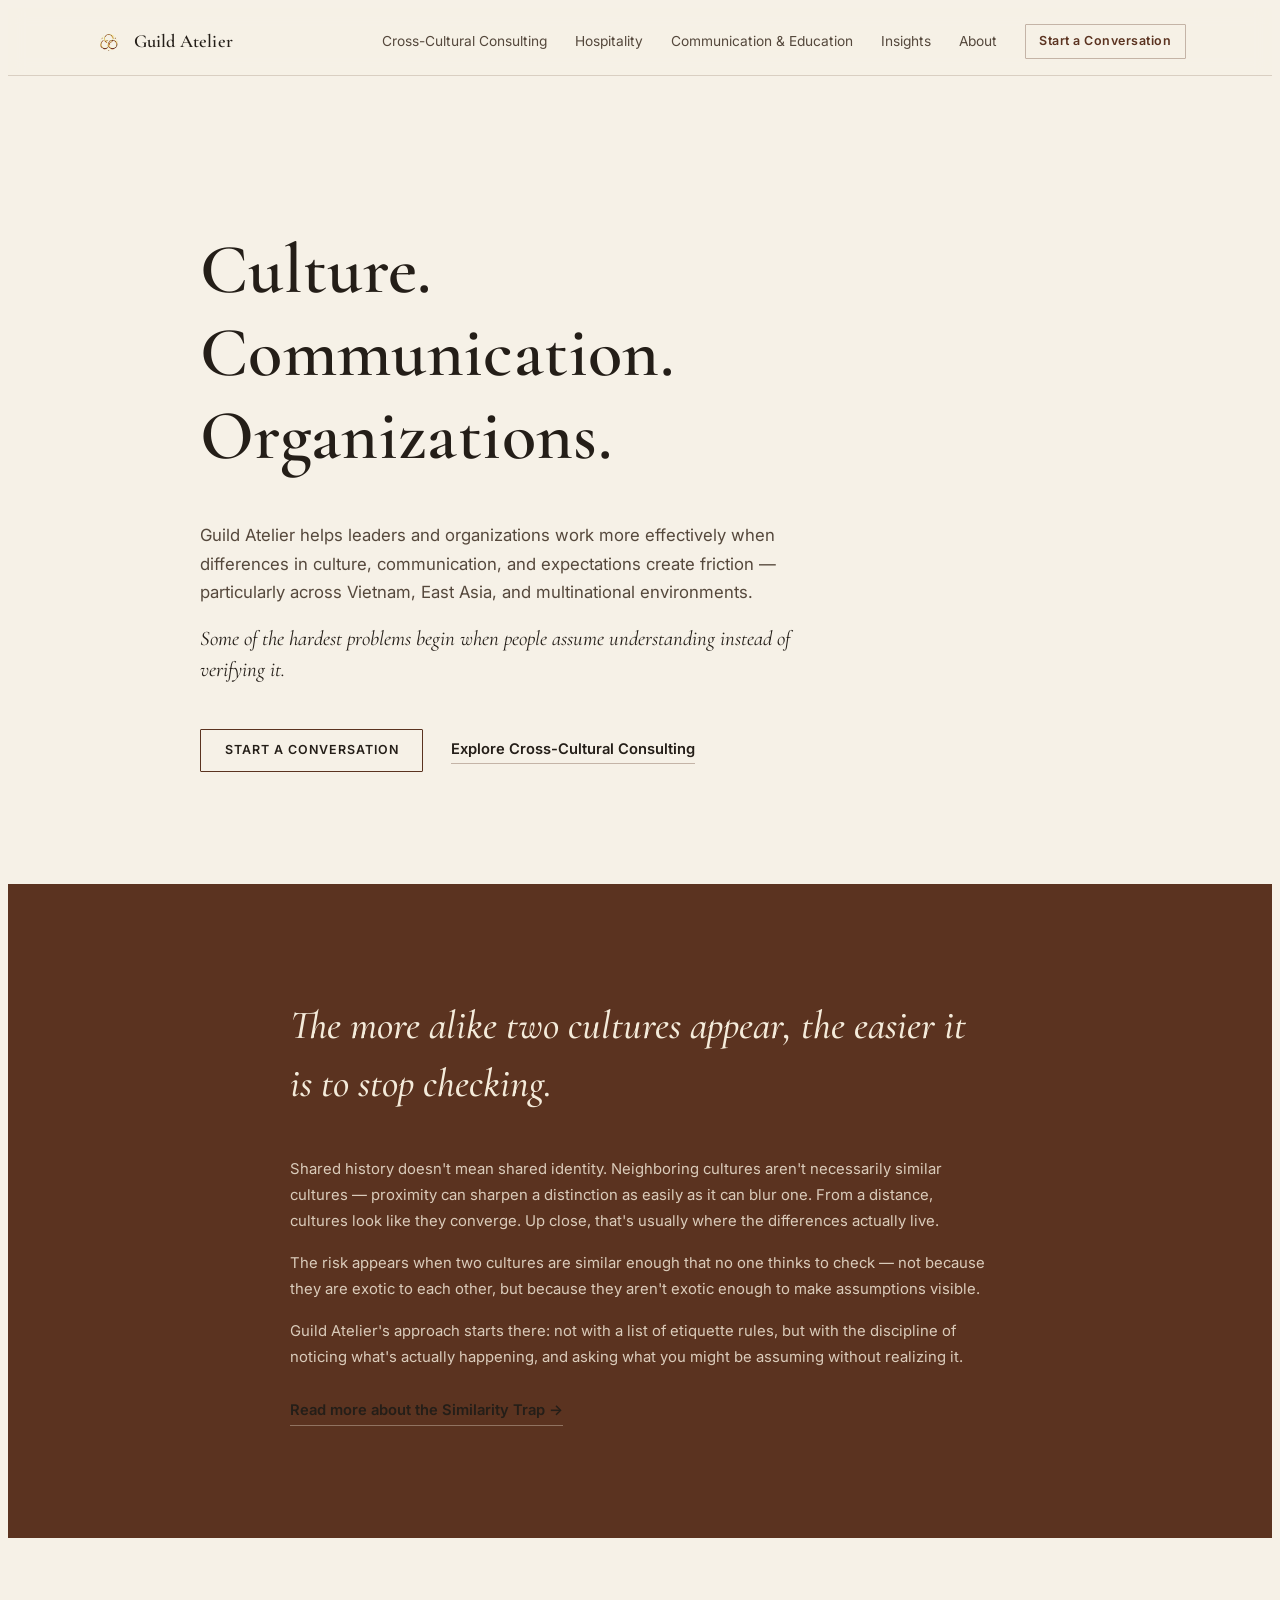
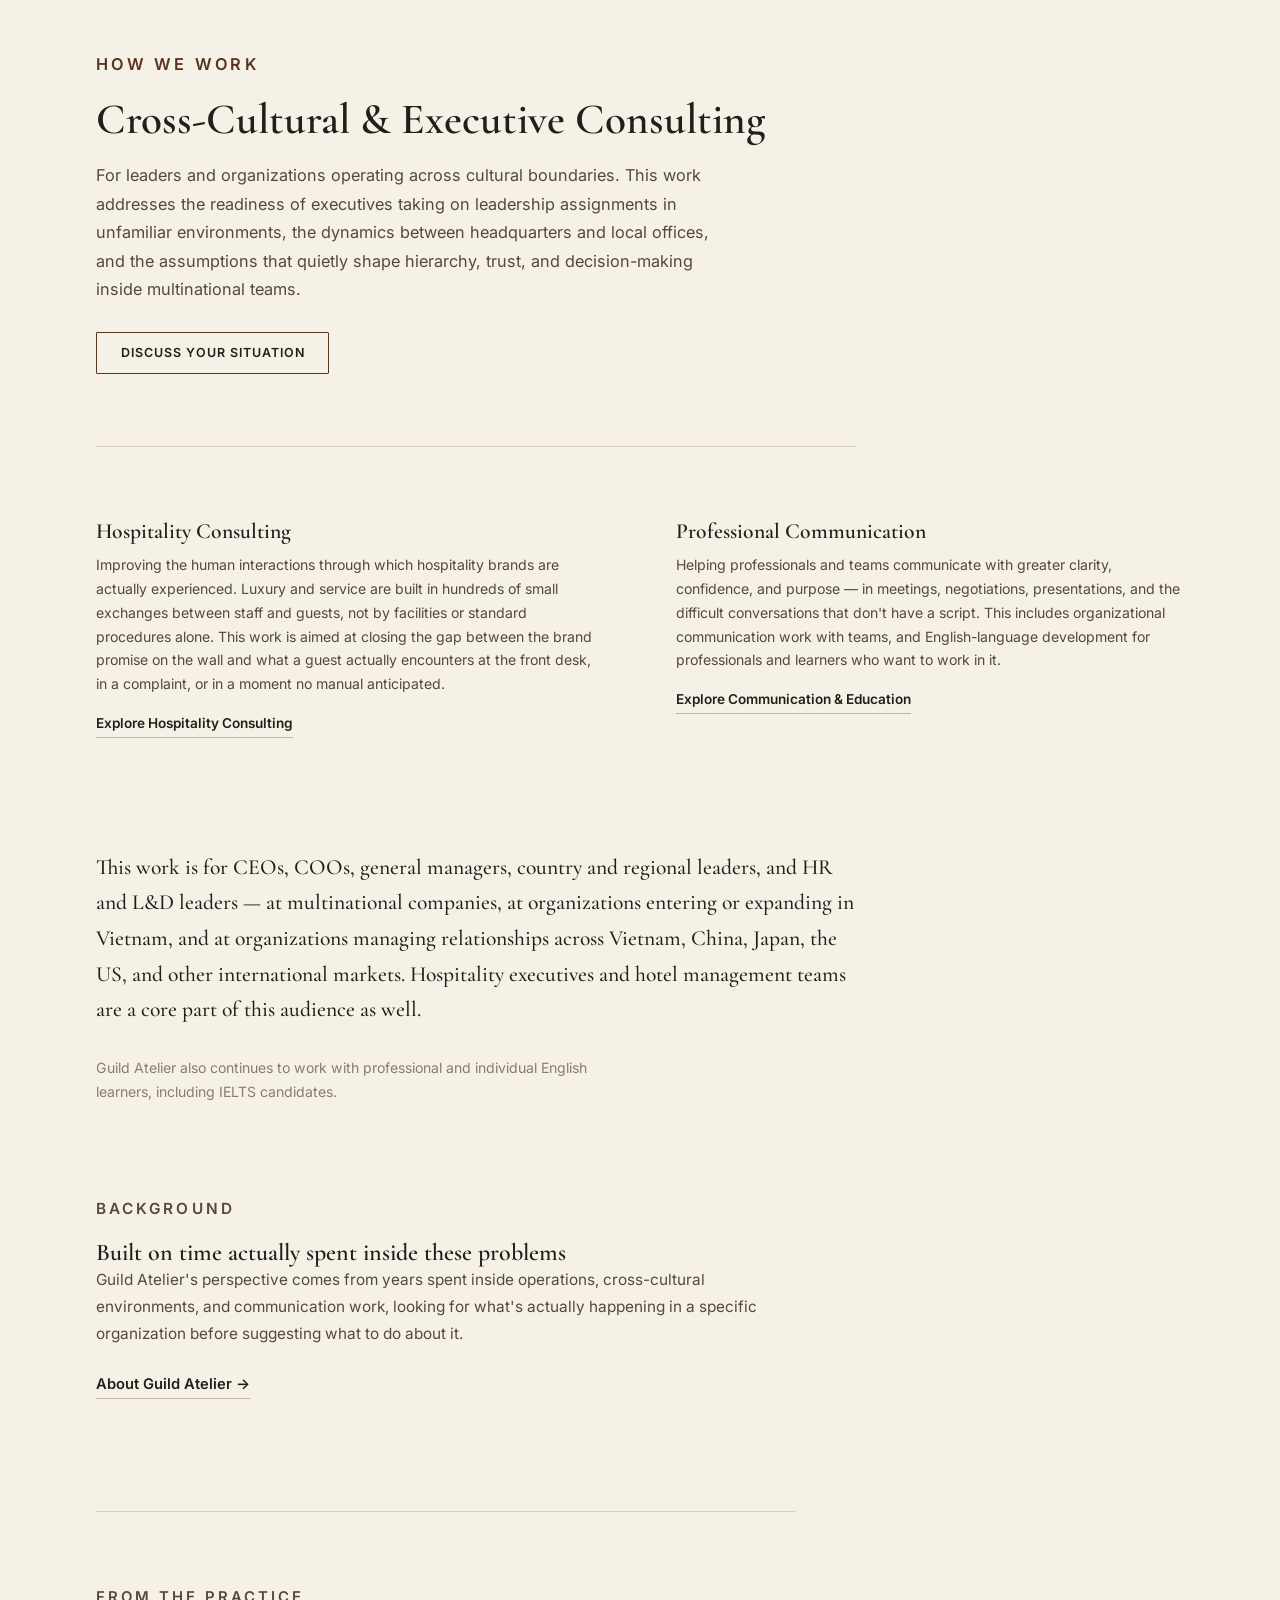
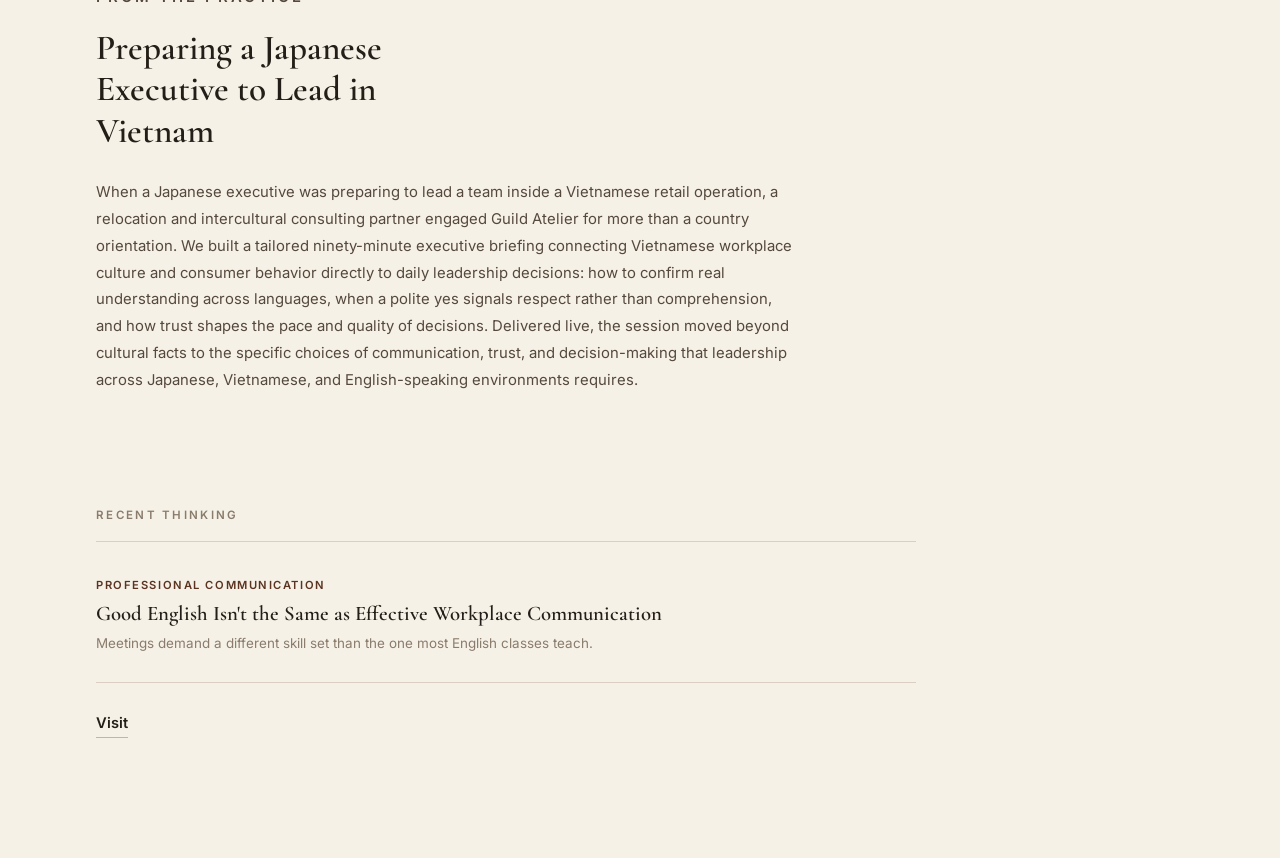
==== commit 51fdbebb: "Add files via upload" ====
--- a/index.html
+++ b/index.html
@@ -26,7 +26,7 @@
         <a href="hospitality/">Hospitality</a>
         <a href="communication-education/">Communication &amp; Education</a>
         <a href="notes/">Insights</a>
-        <a href="#background">About</a>
+        <a href="about/">About</a>
       </div>
       <a href="#contact" class="ga-nav-cta">Start a Conversation</a>
       <button id="lang-toggle" class="ga-lang-toggle" aria-label="Switch language">
@@ -44,7 +44,7 @@
     <a href="hospitality/">Hospitality</a>
     <a href="communication-education/">Communication &amp; Education</a>
     <a href="notes/">Insights</a>
-    <a href="#background">About</a>
+    <a href="about/">About</a>
     <a href="#contact" class="ga-btn">Start a Conversation</a>
   </div>
 </header>
@@ -75,7 +75,7 @@
         <p>The risk appears when two cultures are similar enough that no one thinks to check — not because they are exotic to each other, but because they aren't exotic enough to make assumptions visible.</p>
         <p>Guild Atelier's approach starts there: not with a list of etiquette rules, but with the discipline of noticing what's actually happening, and asking what you might be assuming without realizing it.</p>
       </div>
-      <a href="notes/" class="ga-link ga-link--on-umber ga-trap-link">Read more about the Similarity Trap →</a>
+      <a href="notes/the-similarity-trap/" class="ga-link ga-link--on-umber ga-trap-link">Read more about the Similarity Trap →</a>
     </div>
   </section>
 
@@ -122,8 +122,8 @@
       <div class="ga-background-inner">
         <p class="ga-eyebrow">Background</p>
         <h2>Built on time actually spent inside these problems</h2>
-        <p>Guild Atelier is led by John Hartman, whose background spans multinational operations, manufacturing, food safety and quality management, education and professional communication, alongside years of work in Japan and Vietnam. That combination — organizational systems on one side, cross-cultural and communication work on the other — is what shapes how we approach an engagement: looking for what's actually happening in a specific organization before suggesting what to do about it.</p>
-        <p>Recent work includes executive cross-cultural leadership consulting supporting a senior leader's transition into the Vietnamese market.</p>
+        <p>Guild Atelier's perspective comes from years spent inside operations, cross-cultural environments, and communication work, looking for what's actually happening in a specific organization before suggesting what to do about it.</p>
+        <a href="about/" class="ga-link" style="margin-top: 1.5rem;">About Guild Atelier &rarr;</a>
       </div>
     </div>
   </section>
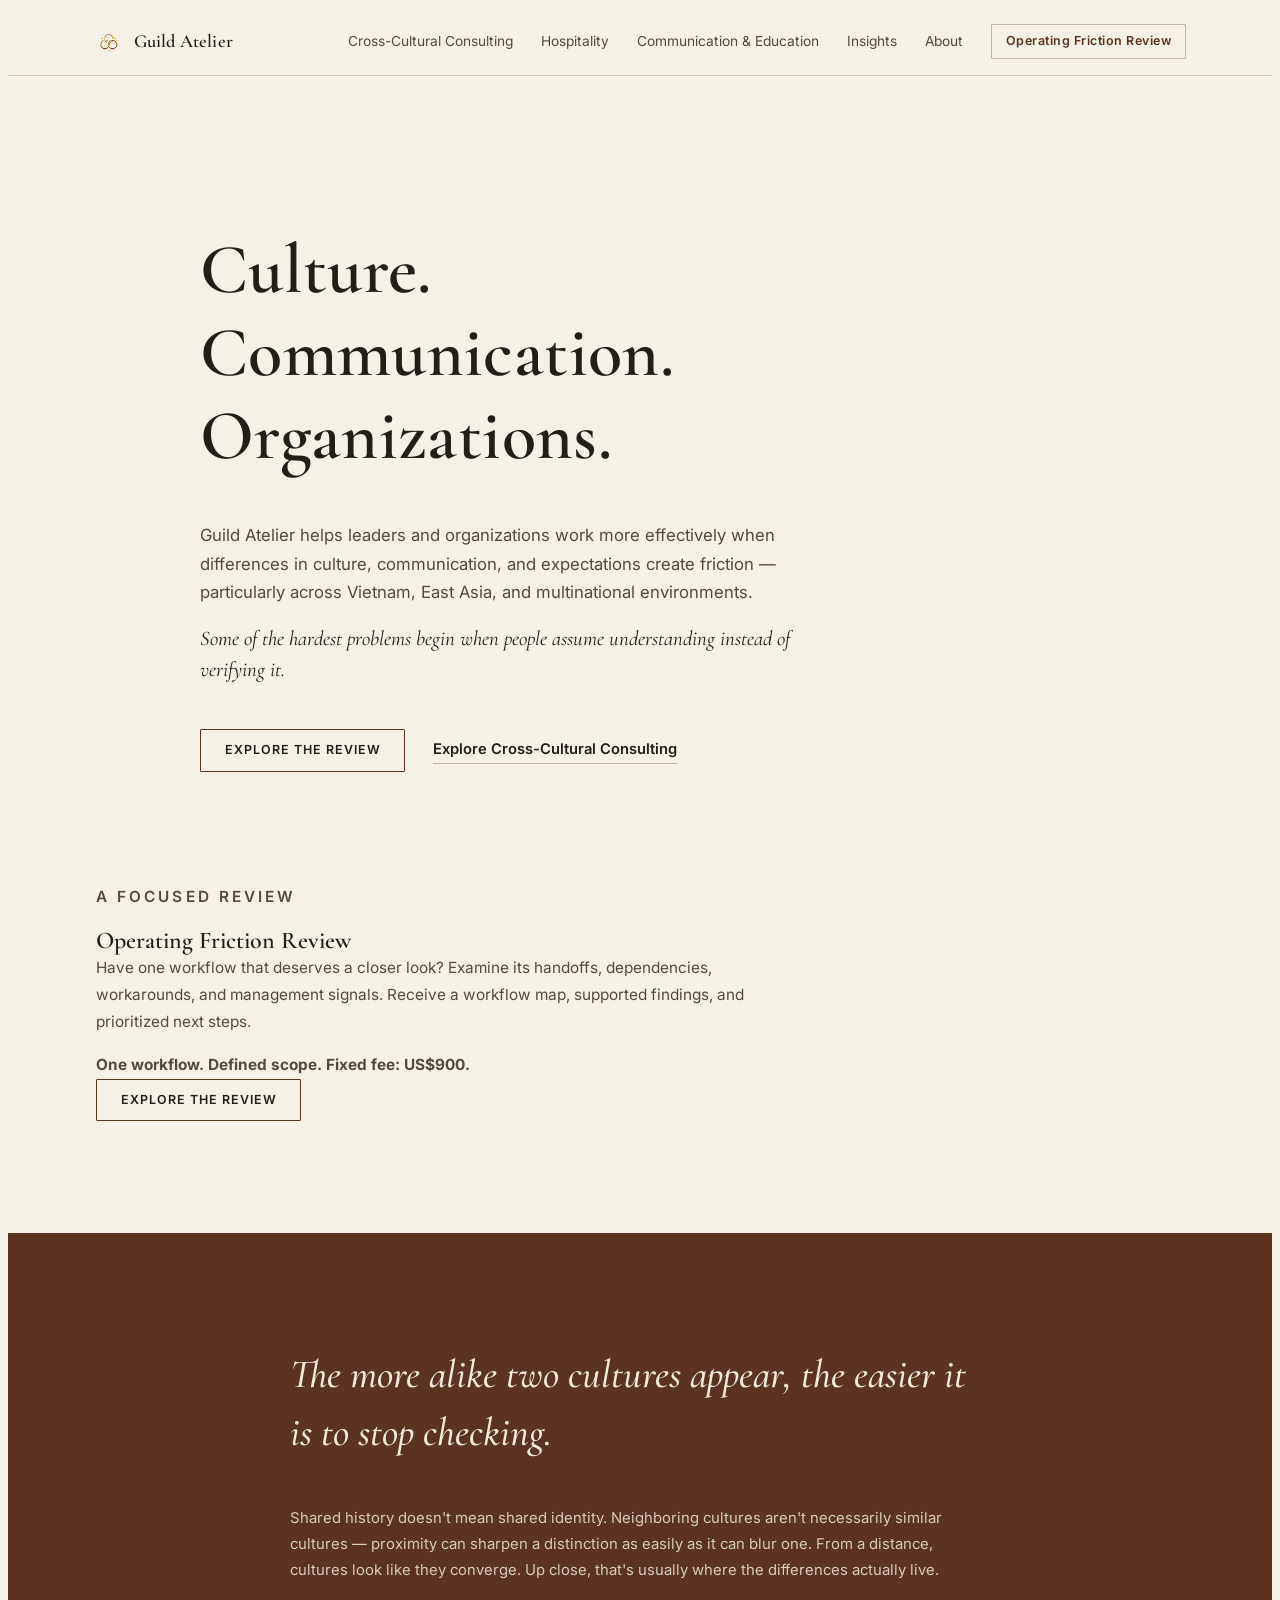
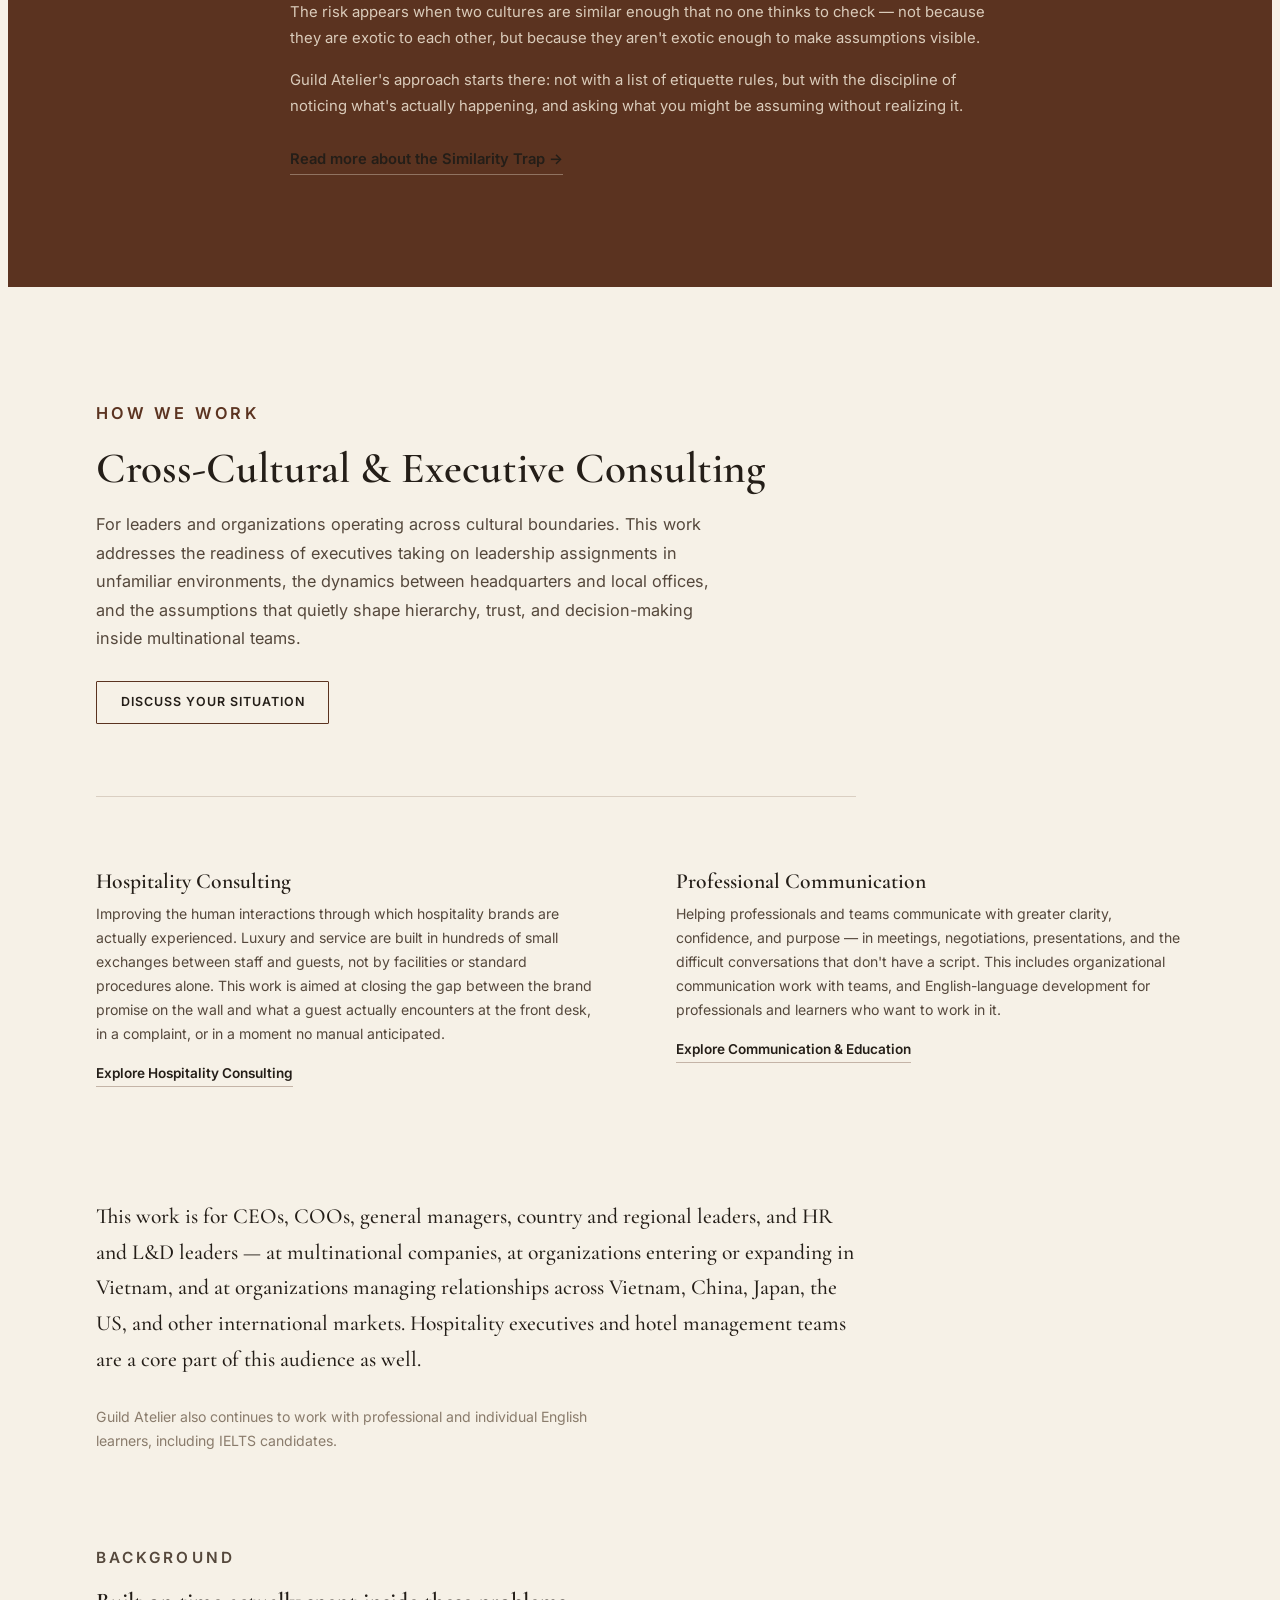
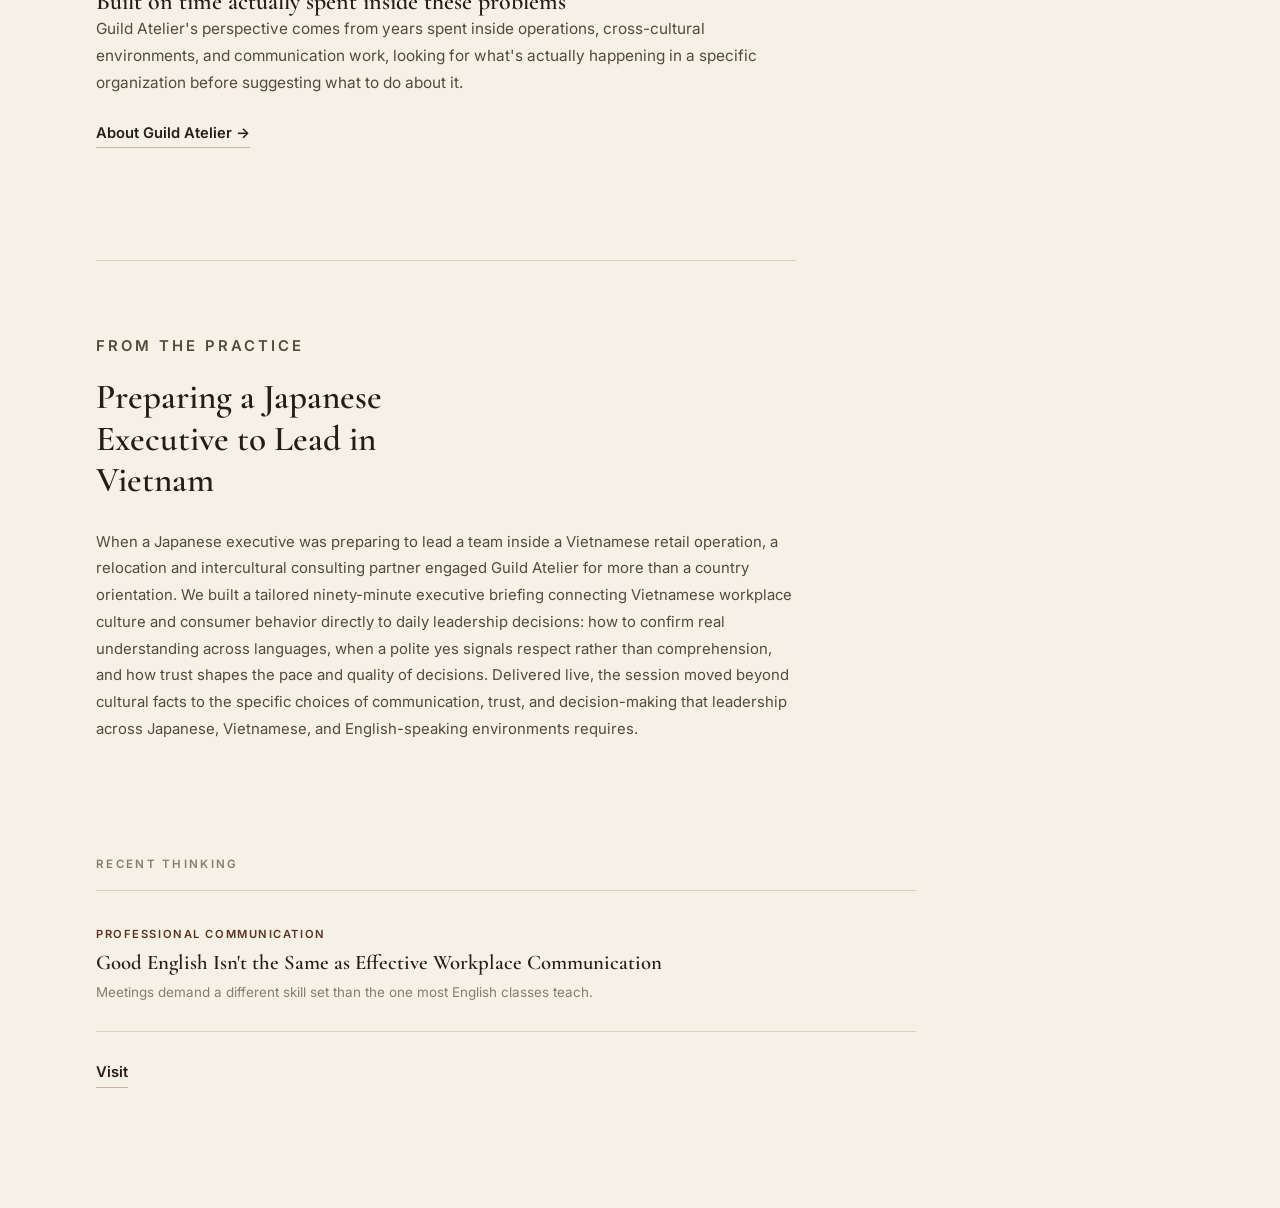
==== commit 0dcdcf03: "Link homepage to Operating Friction Review" ====
--- a/index.html
+++ b/index.html
@@ -28,7 +28,7 @@
         <a href="notes/">Insights</a>
         <a href="about/">About</a>
       </div>
-      <a href="#contact" class="ga-nav-cta">Start a Conversation</a>
+      <a href="operating-friction-review/" class="ga-nav-cta">Operating Friction Review</a>
       <button id="lang-toggle" class="ga-lang-toggle" aria-label="Switch language">
         <span class="ga-lang-option ga-lang-en">EN</span>
         <span class="ga-lang-divider">/</span>
@@ -45,7 +45,7 @@
     <a href="communication-education/">Communication &amp; Education</a>
     <a href="notes/">Insights</a>
     <a href="about/">About</a>
-    <a href="#contact" class="ga-btn">Start a Conversation</a>
+    <a href="operating-friction-review/" class="ga-btn">Explore the Review</a>
   </div>
 </header>
 
@@ -60,10 +60,20 @@
         <p class="ga-hero-thesis">Some of the hardest problems begin when people assume understanding instead of verifying it.</p>
       </div>
       <div class="ga-hero-ctas">
-        <a href="#contact" class="ga-btn">Start a Conversation</a>
+        <a href="operating-friction-review/" class="ga-btn">Explore the Review</a>
         <a href="cross-cultural-executive-consulting/" class="ga-link">Explore Cross-Cultural Consulting</a>
       </div>
     </div>
+  </section>
+
+  <section class="ga-background" id="operating-friction-review">
+    <div class="ga-container"><div class="ga-background-inner">
+      <p class="ga-eyebrow">A Focused Review</p>
+      <h2>Operating Friction Review</h2>
+      <p>Have one workflow that deserves a closer look? Examine its handoffs, dependencies, workarounds, and management signals. Receive a workflow map, supported findings, and prioritized next steps.</p>
+      <p><strong>One workflow. Defined scope. Fixed fee: US$900.</strong></p>
+      <a href="operating-friction-review/" class="ga-btn">Explore the Review</a>
+    </div></div>
   </section>
 
   <!-- 2. THE SIMILARITY TRAP -->
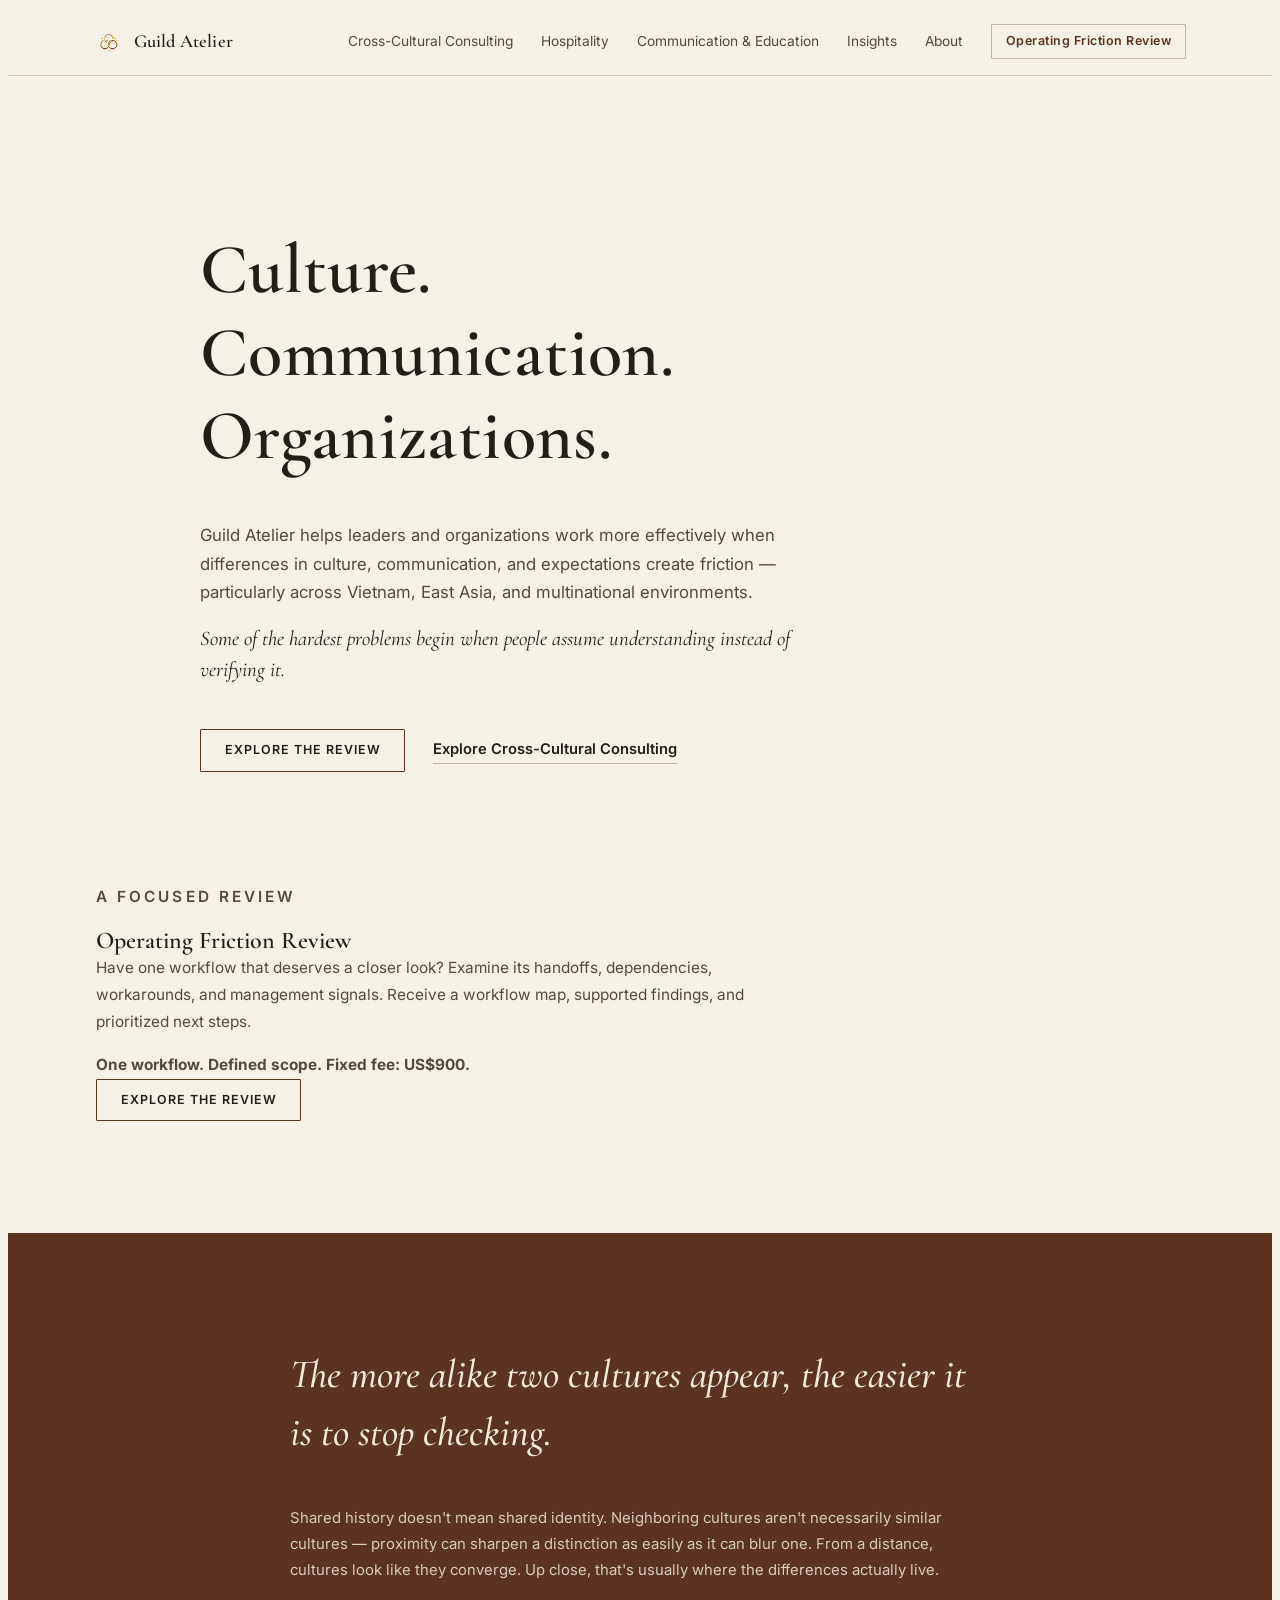
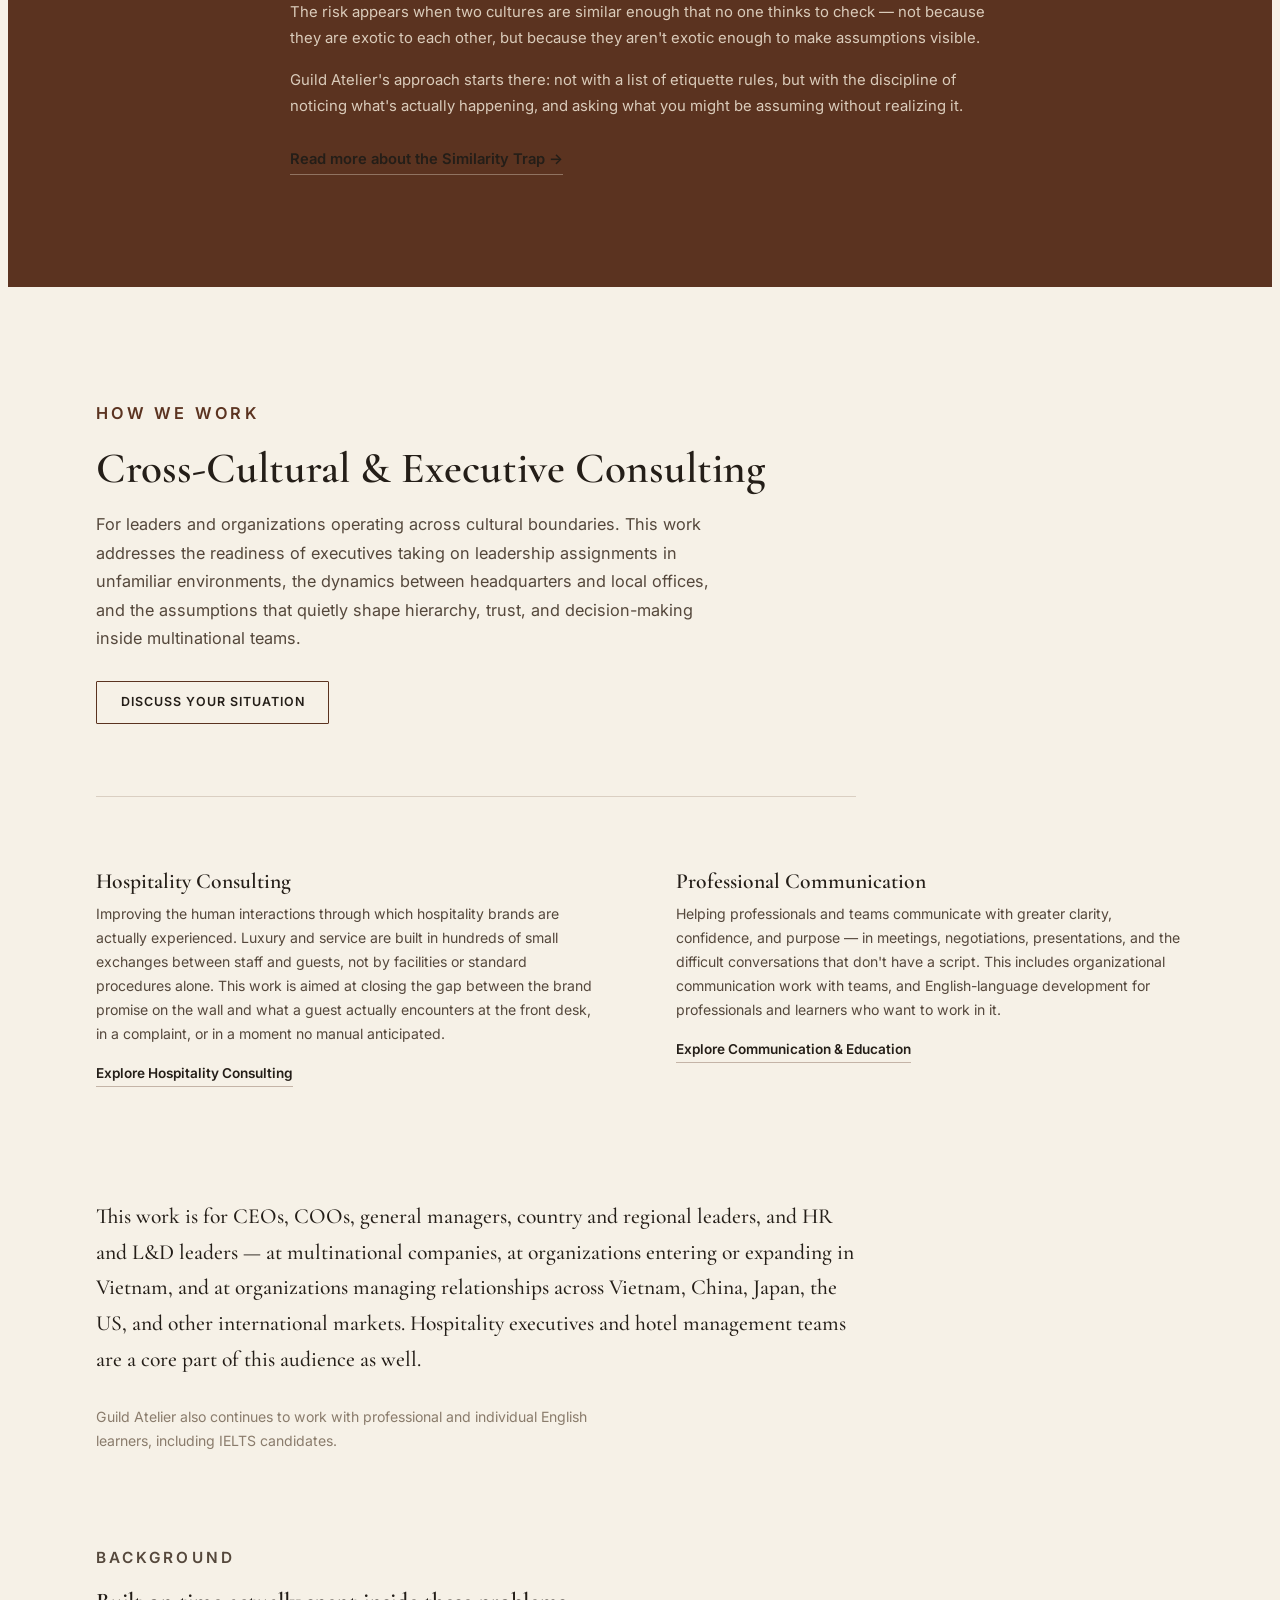
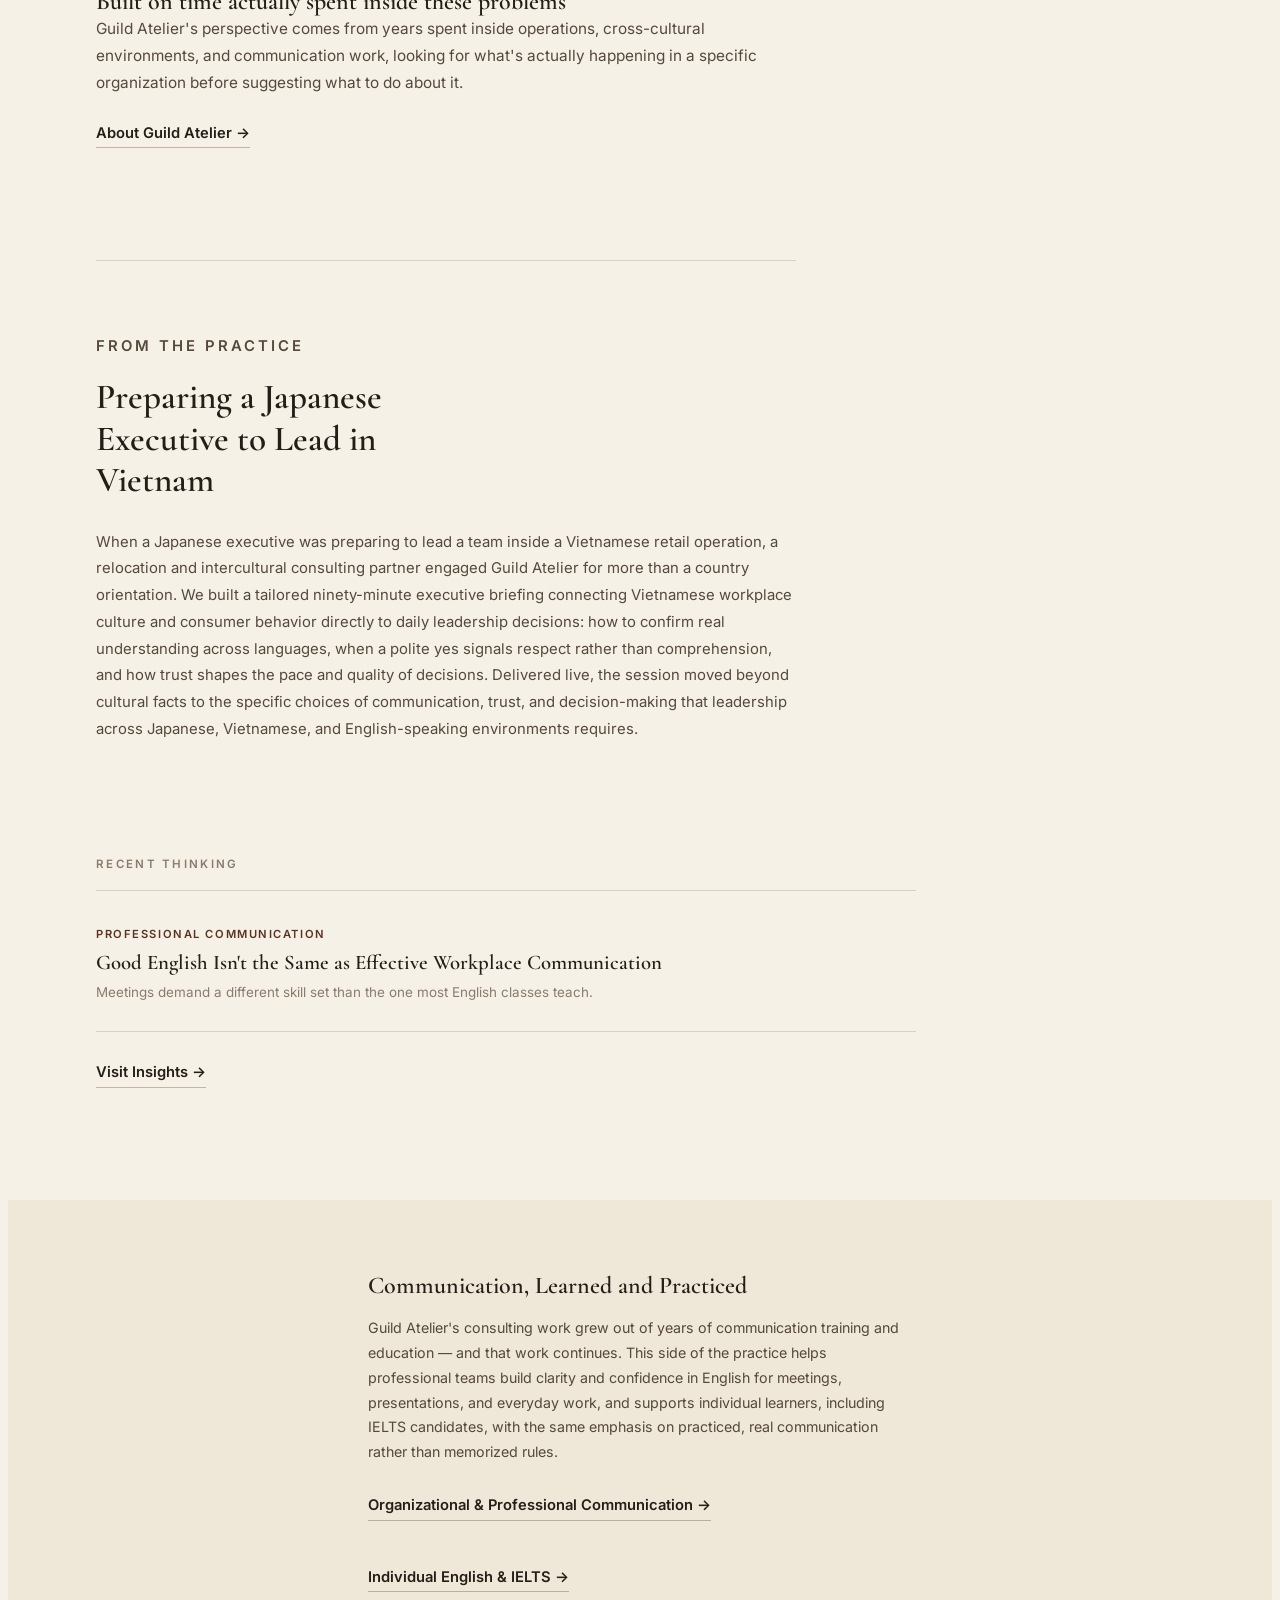
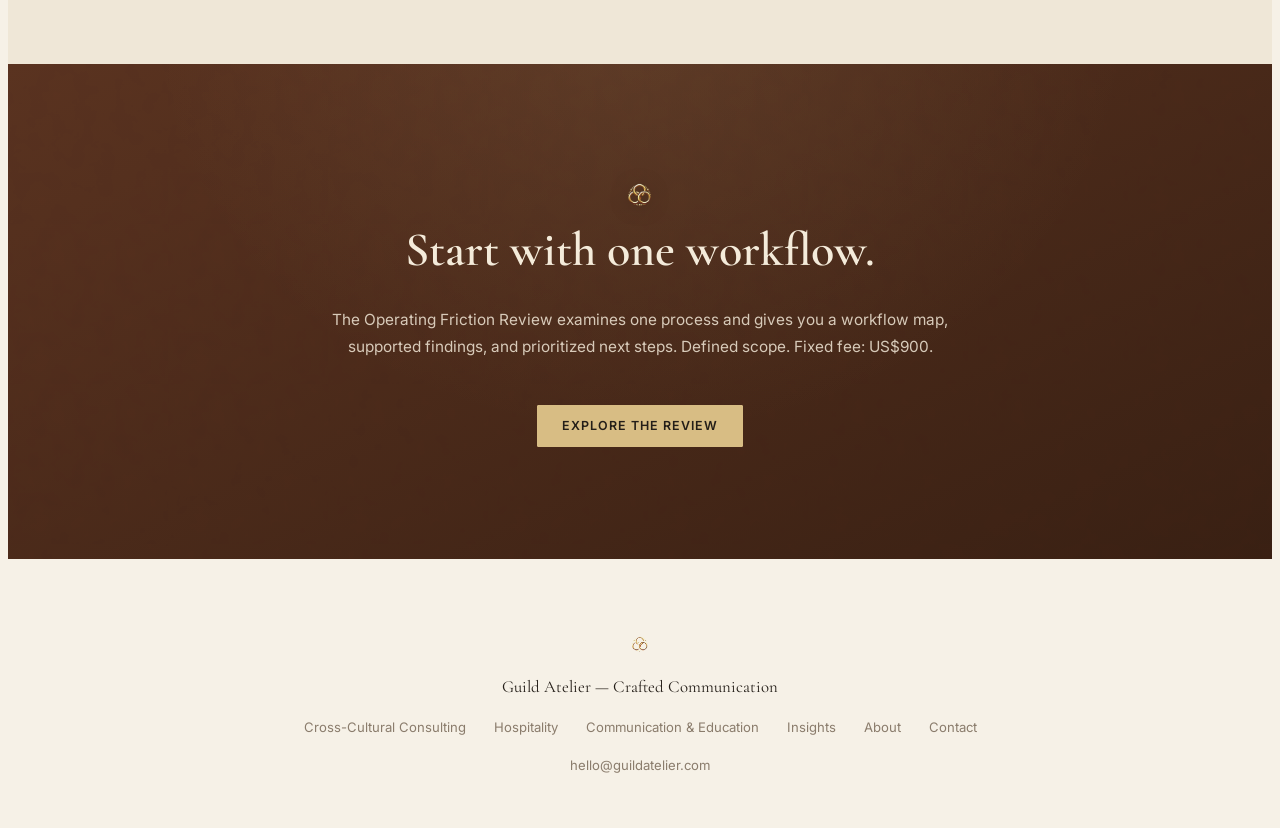
==== commit 7de08878: "Restore homepage ending and introduce review closing CTA" ====
--- a/index.html
+++ b/index.html
@@ -161,4 +161,82 @@
             <span class="ga-insight-desc">Meetings demand a different skill set than the one most English classes teach.</span>
           </a>
         </div>
-        <a href="notes/" class="ga-link">Visit
+        <a href="notes/" class="ga-link">Visit Insights →</a>
+      </div>
+    </div>
+  </section>
+
+  <!-- 8. COMMUNICATION, LEARNED AND PRACTICED -->
+  <section class="ga-comm" id="communication">
+    <div class="ga-container--narrow">
+      <div class="ga-comm-inner">
+        <h3>Communication, Learned and Practiced</h3>
+        <p>Guild Atelier's consulting work grew out of years of communication training and education — and that work continues. This side of the practice helps professional teams build clarity and confidence in English for meetings, presentations, and everyday work, and supports individual learners, including IELTS candidates, with the same emphasis on practiced, real communication rather than memorized rules.</p>
+        <div class="ga-comm-links">
+          <a href="professional/" class="ga-link">Organizational &amp; Professional Communication →</a>
+          <a href="ielts-coach/" class="ga-link">Individual English &amp; IELTS →</a>
+        </div>
+      </div>
+    </div>
+  </section>
+
+  <!-- 9. CLOSING CTA -->
+  <section class="ga-closing" id="contact">
+    <div class="ga-closing-inner">
+      <img src="images/guild-rings-mark.png" alt="" class="ga-mark" aria-hidden="true">
+      <h2>Start with one workflow.</h2>
+      <p>The Operating Friction Review examines one process and gives you a workflow map, supported findings, and prioritized next steps. Defined scope. Fixed fee: US$900.</p>
+      <a href="operating-friction-review/" class="ga-btn ga-btn--solid">Explore the Review</a>
+    </div>
+  </section>
+
+</main>
+
+<footer class="ga-footer">
+  <img src="images/guild-rings-mark.png" alt="Guild Atelier" class="ga-mark">
+  <p class="ga-footer-tagline">Guild Atelier — Crafted Communication</p>
+  <nav class="ga-footer-nav">
+    <a href="cross-cultural-executive-consulting/">Cross-Cultural Consulting</a>
+    <a href="hospitality/">Hospitality</a>
+    <a href="#communication">Communication &amp; Education</a>
+    <a href="notes/">Insights</a>
+    <a href="about/">About</a>
+    <a href="#contact">Contact</a>
+  </nav>
+  <p class="ga-footer-email"><a href="mailto:hello@guildatelier.com">hello@guildatelier.com</a></p>
+</footer>
+
+<script src="js/lang-toggle.js"></script>
+<script>
+// Homepage-only mobile nav toggle. Scoped here rather than in a shared
+// file since it controls markup that exists only on this page.
+(function () {
+  var toggle = document.getElementById('ga-menu-toggle');
+  var panel = document.getElementById('ga-mobile-nav');
+  if (!toggle || !panel) return;
+
+  function closeMenu() {
+    panel.hidden = true;
+    toggle.setAttribute('aria-expanded', 'false');
+  }
+  function openMenu() {
+    panel.hidden = false;
+    toggle.setAttribute('aria-expanded', 'true');
+  }
+
+  toggle.addEventListener('click', function () {
+    var isOpen = toggle.getAttribute('aria-expanded') === 'true';
+    if (isOpen) { closeMenu(); } else { openMenu(); }
+  });
+
+  panel.addEventListener('click', function (e) {
+    if (e.target.tagName === 'A') closeMenu();
+  });
+
+  document.addEventListener('keydown', function (e) {
+    if (e.key === 'Escape') closeMenu();
+  });
+})();
+</script>
+</body>
+</html>
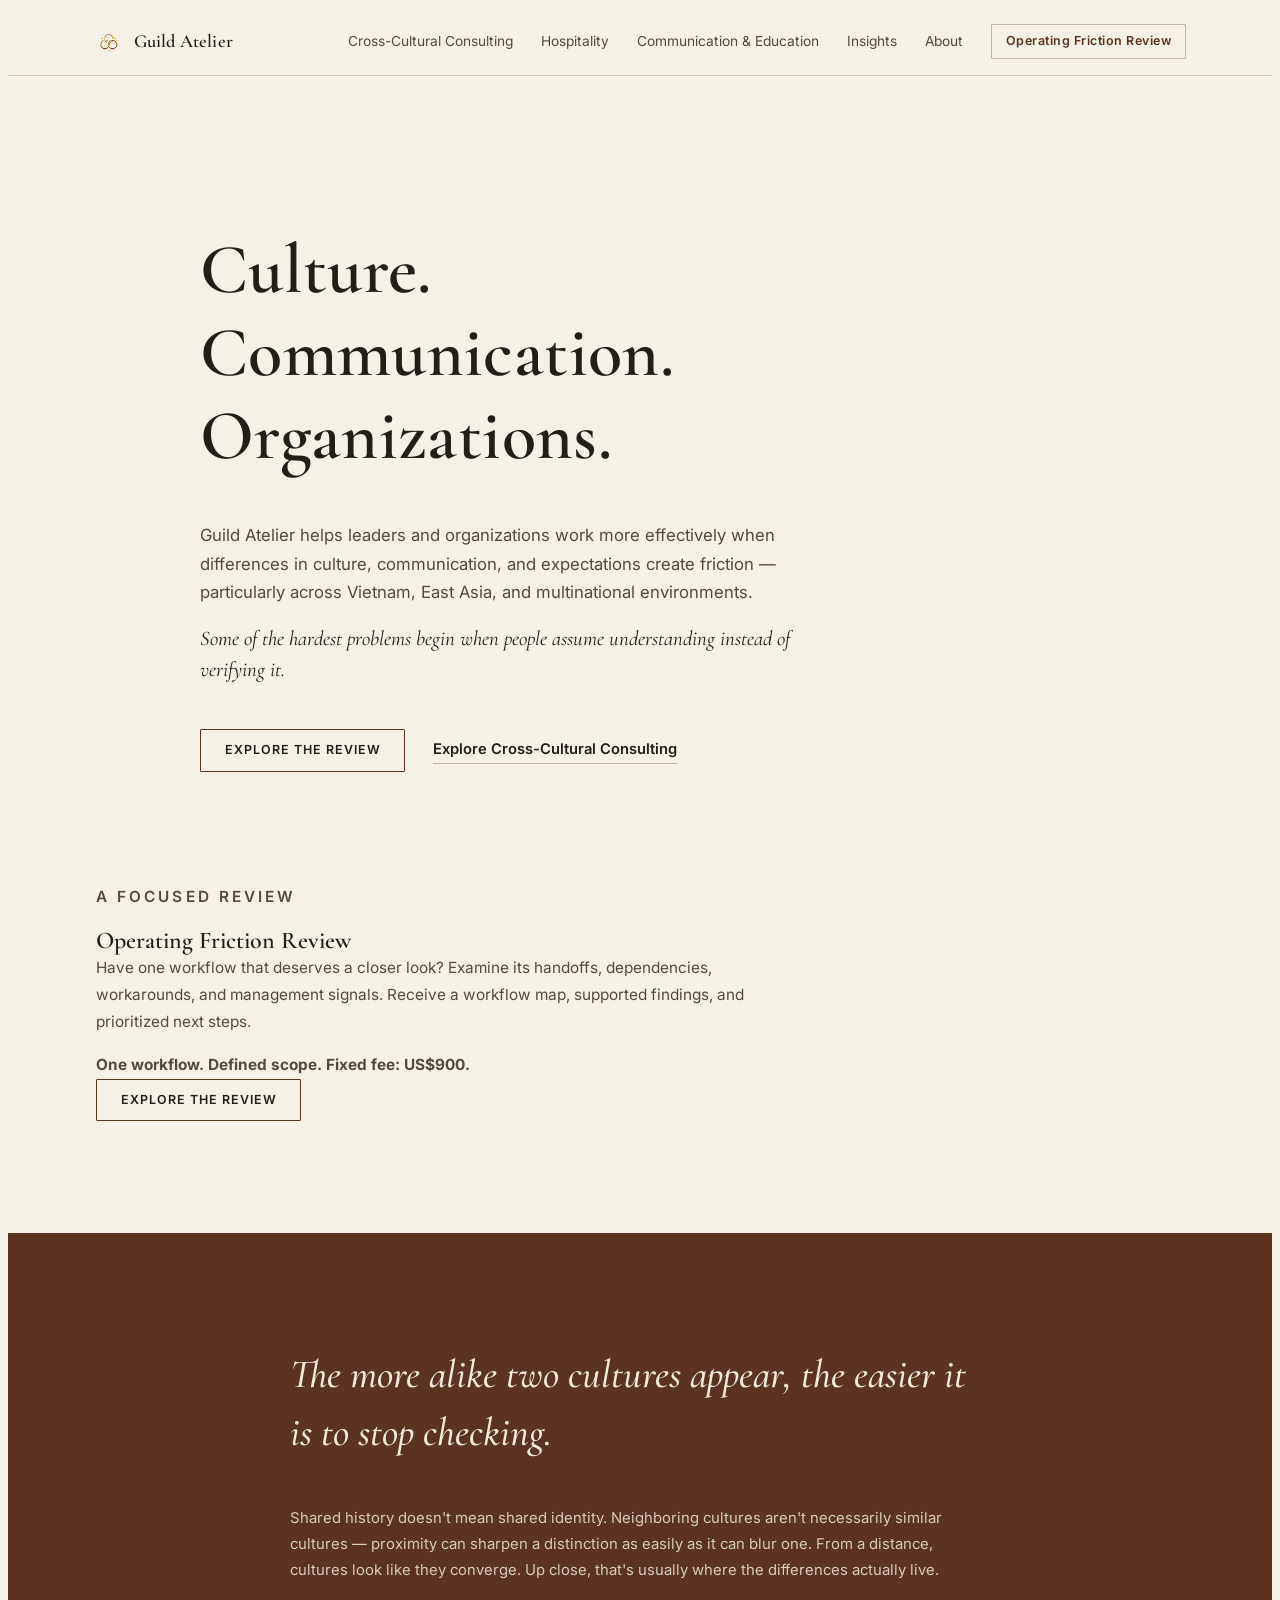
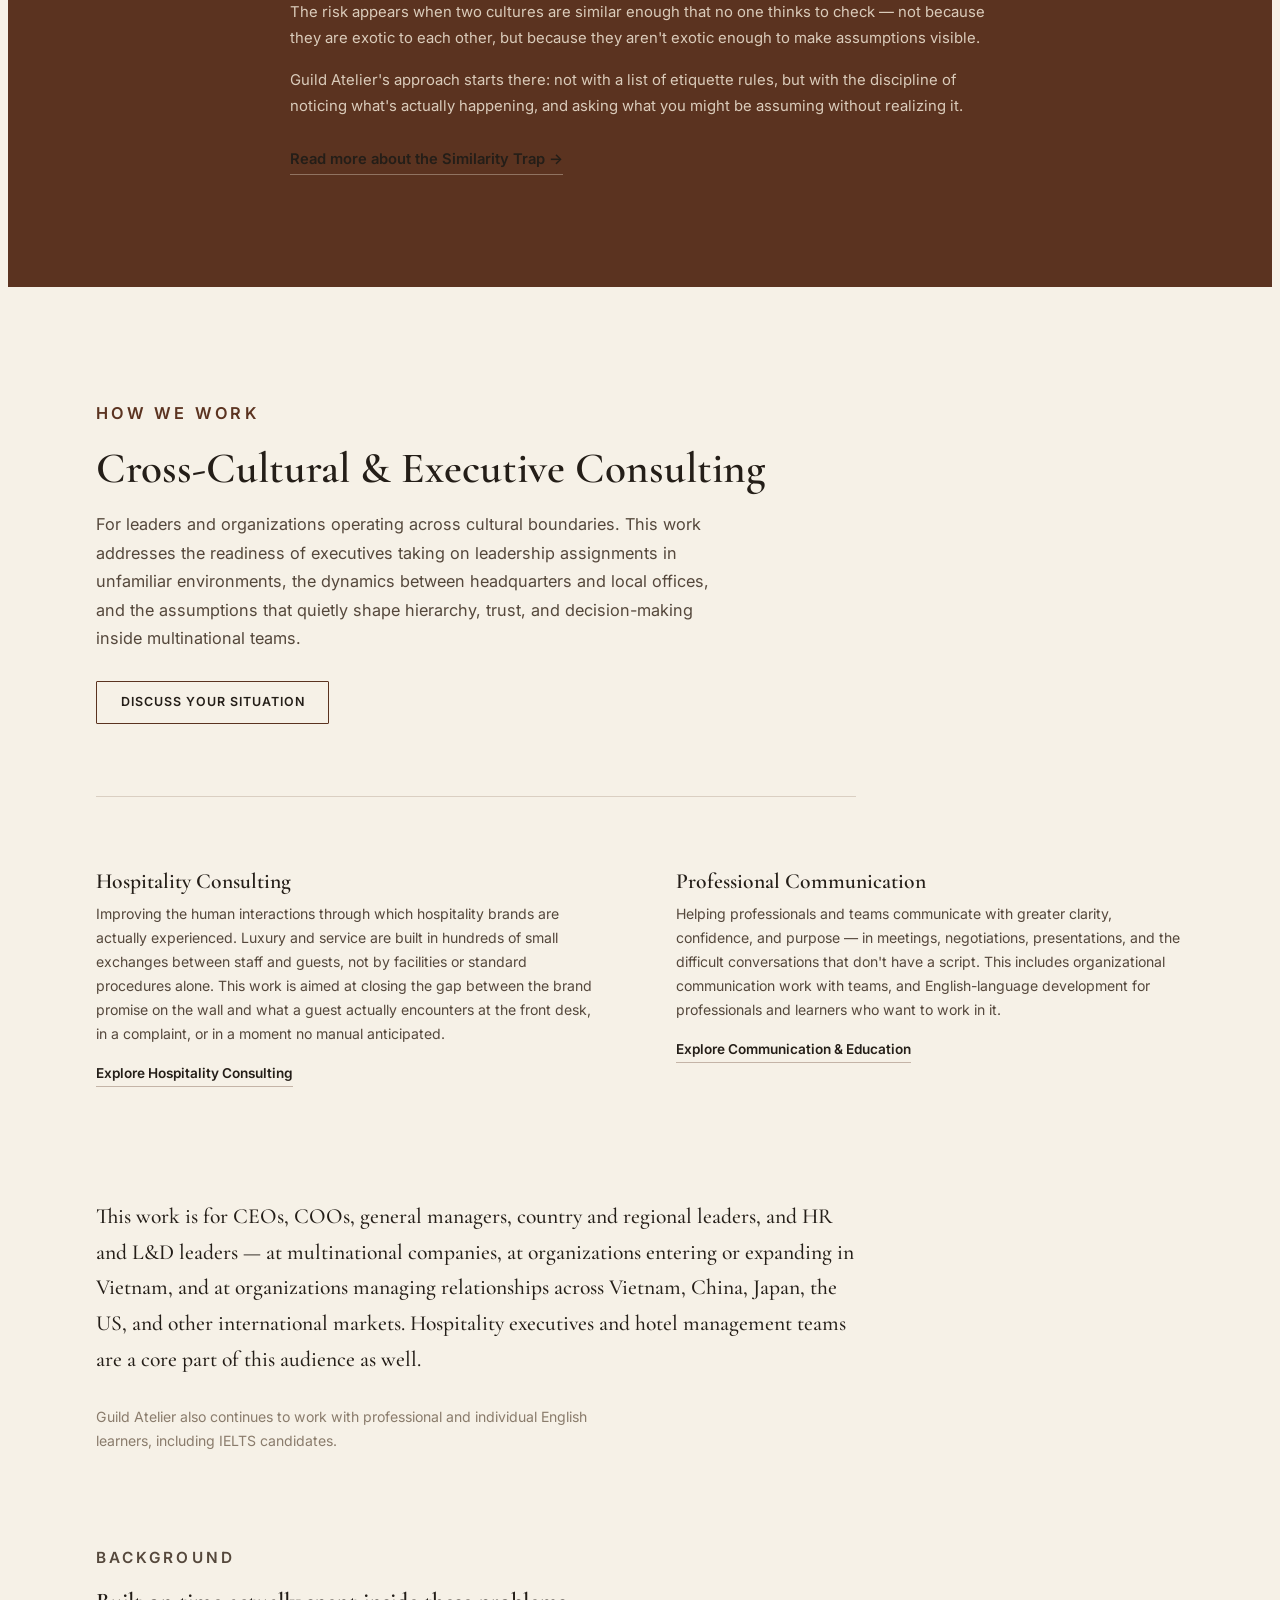
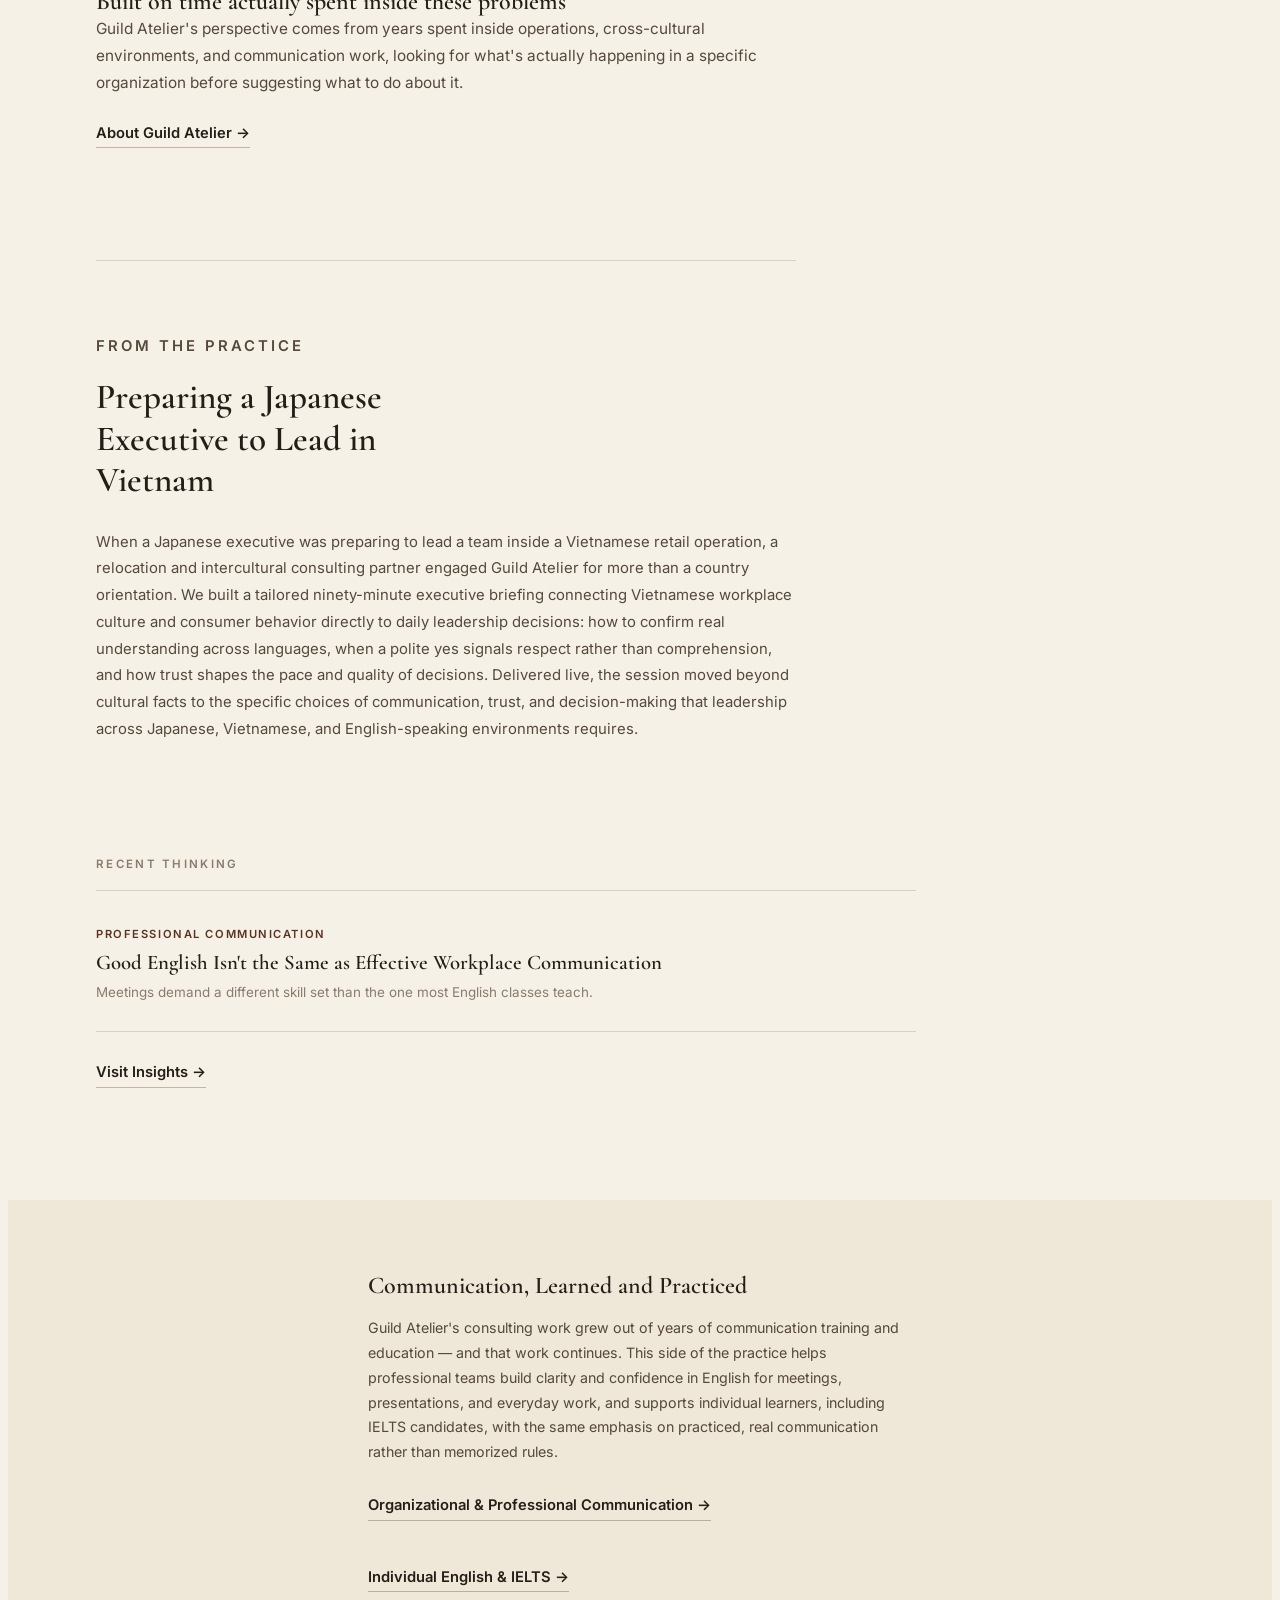
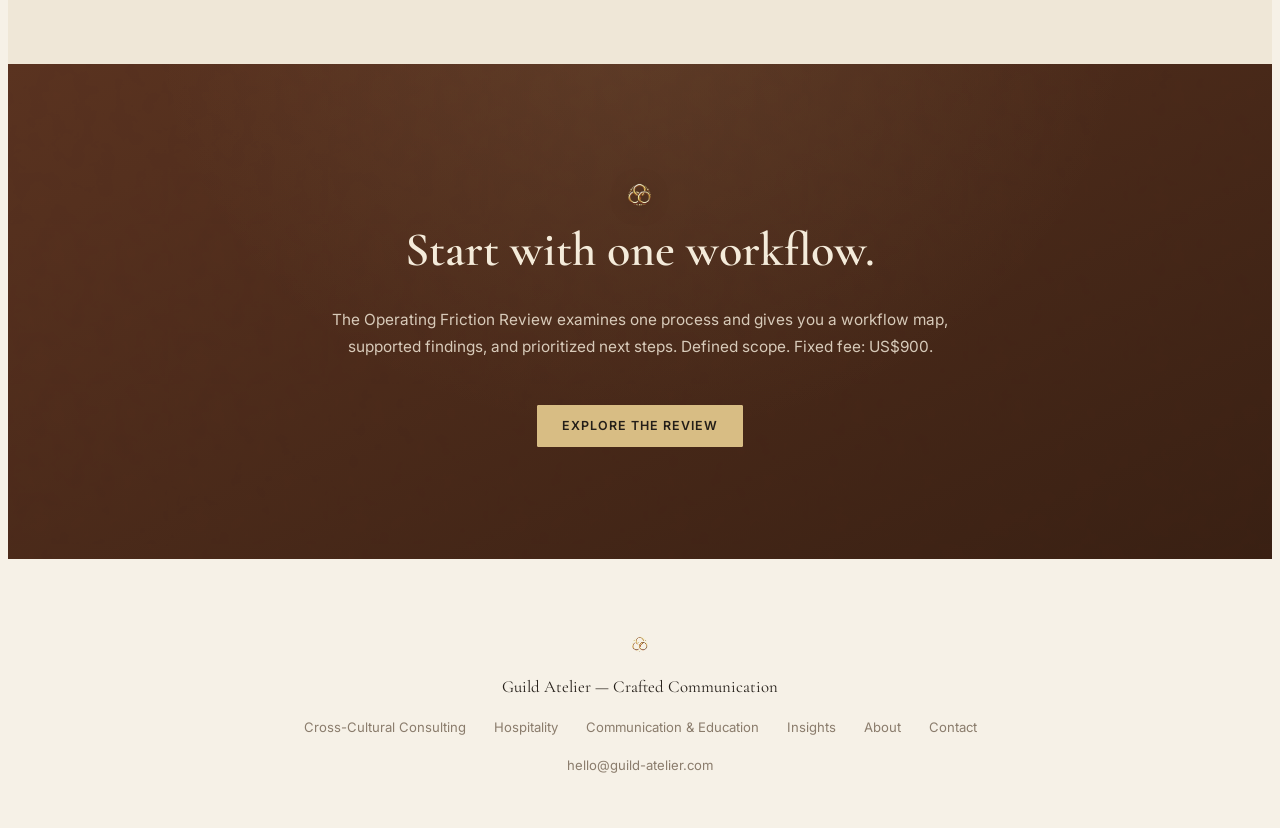
==== commit b5e1a1c6: "Correct contact email to hello@guild-atelier.com throughout website" ====
--- a/index.html
+++ b/index.html
@@ -203,7 +203,7 @@
     <a href="about/">About</a>
     <a href="#contact">Contact</a>
   </nav>
-  <p class="ga-footer-email"><a href="mailto:hello@guildatelier.com">hello@guildatelier.com</a></p>
+  <p class="ga-footer-email"><a href="mailto:hello@guild-atelier.com">hello@guild-atelier.com</a></p>
 </footer>
 
 <script src="js/lang-toggle.js"></script>
